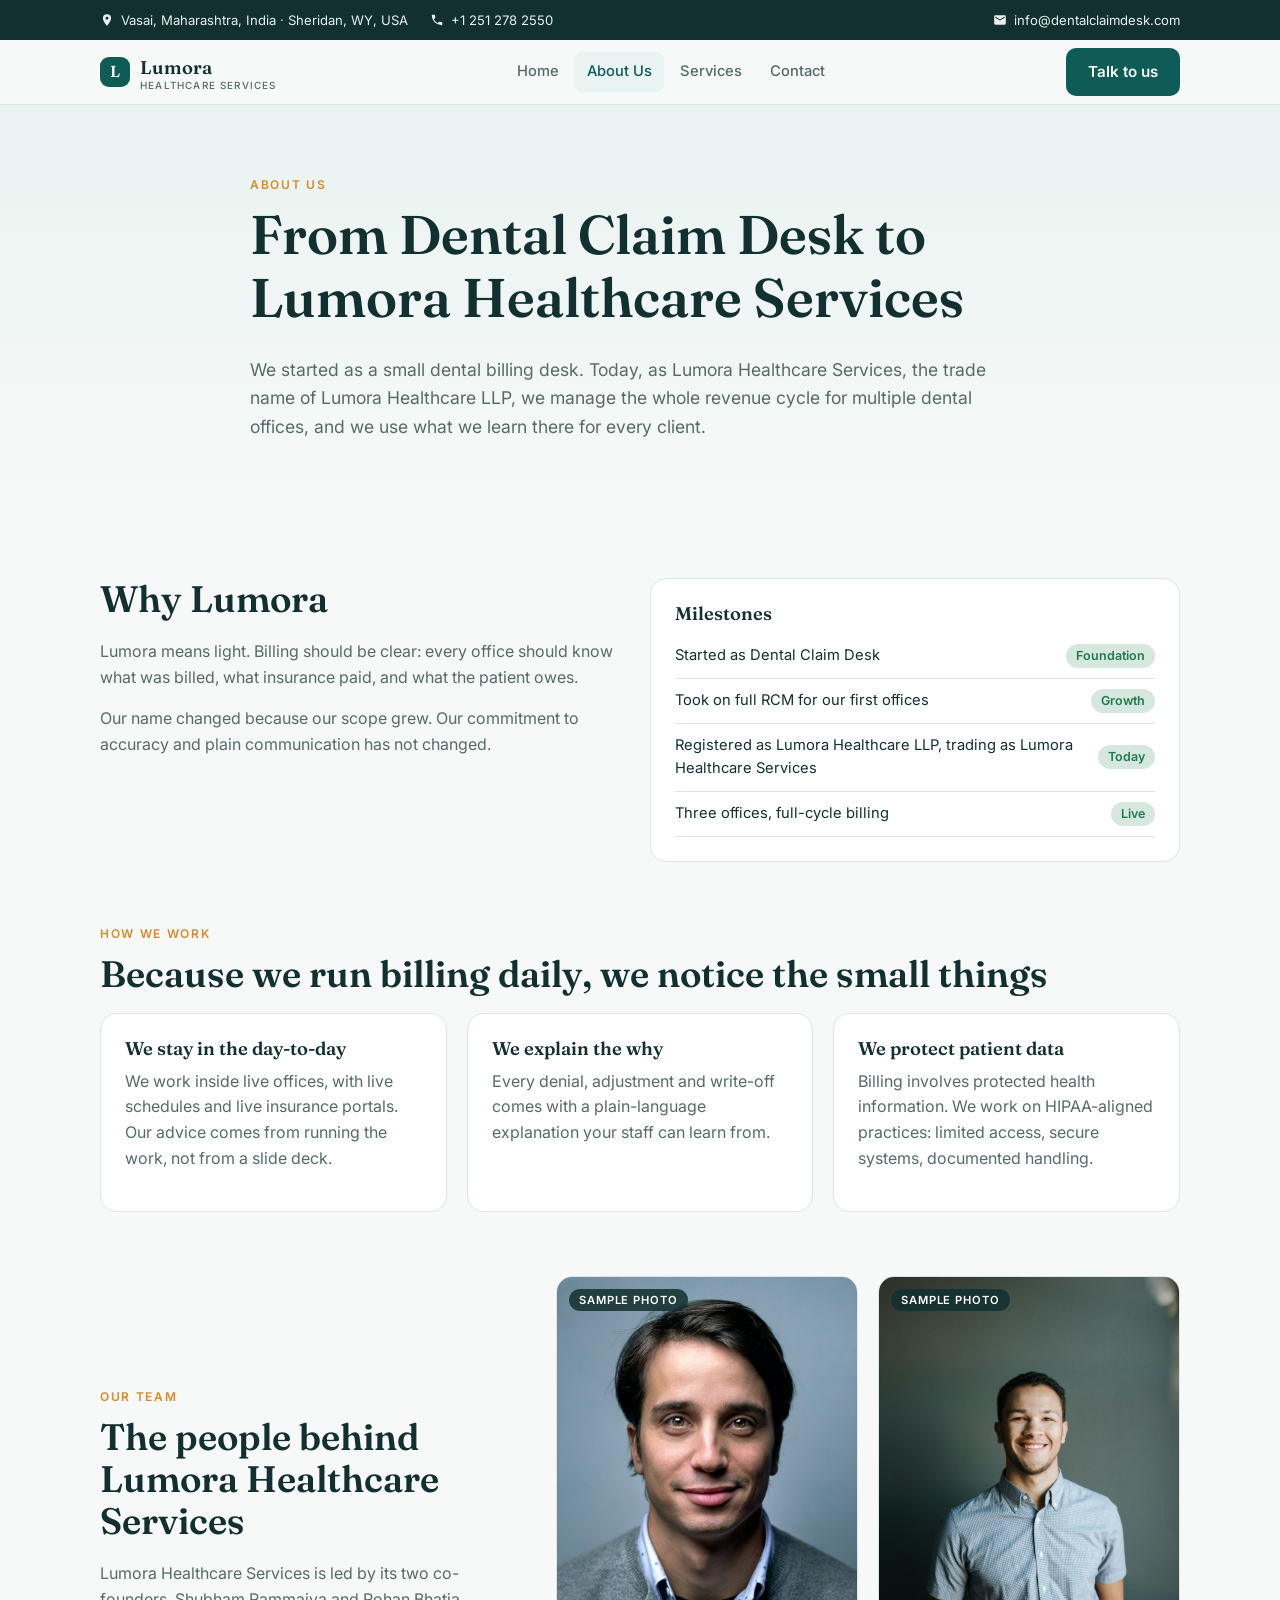
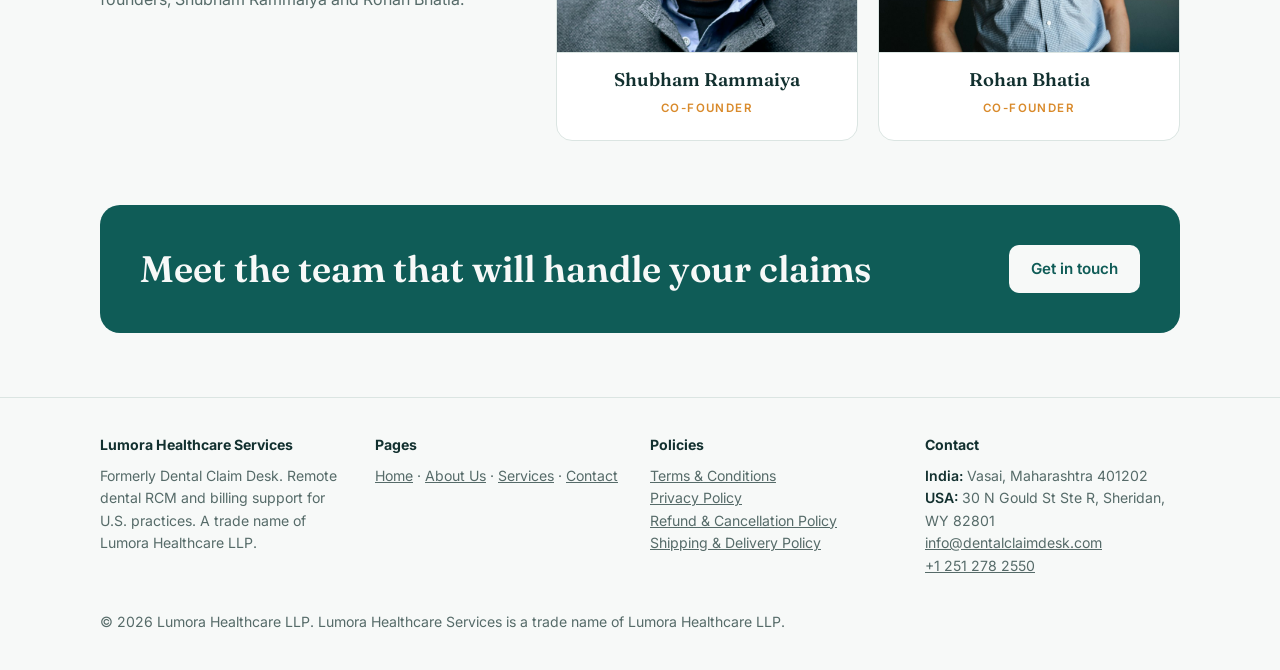
==== about.html @ 709b8634 "fixed header" ====
<!DOCTYPE html>
<html lang="en">
<head>
  <meta charset="utf-8">
  <meta name="viewport" content="width=device-width, initial-scale=1, viewport-fit=cover">
  <title>About Us | Lumora Healthcare Services</title>
  <meta name="description" content="From Dental Claim Desk to Lumora Healthcare Services, the trade name of Lumora Healthcare LLP, managing the full revenue cycle for dental offices.">
  <link rel="preconnect" href="https://fonts.googleapis.com">
  <link rel="preconnect" href="https://fonts.gstatic.com" crossorigin>
  <link href="https://fonts.googleapis.com/css2?family=Fraunces:wght@500;600&family=Inter:wght@400;500;600&display=swap" rel="stylesheet">
  <link rel="stylesheet" href="assets/css/style.css">
</head>
<body>

<div class="topbar">
  <div class="w topbar-in">
    <div class="topbar-group">
      <span class="topbar-item hide-s"><svg viewBox="0 0 24 24" aria-hidden="true"><path d="M12 2a7 7 0 0 0-7 7c0 5.25 7 13 7 13s7-7.75 7-13a7 7 0 0 0-7-7zm0 9.5A2.5 2.5 0 1 1 12 6.5a2.5 2.5 0 0 1 0 5z"/></svg>Vasai, Maharashtra, India · Sheridan, WY, USA</span>
      <a class="topbar-item" href="tel:+12512782550"><svg viewBox="0 0 24 24" aria-hidden="true"><path d="M6.6 10.8a15.1 15.1 0 0 0 6.6 6.6l2.2-2.2a1 1 0 0 1 1-.25 11.4 11.4 0 0 0 3.6.57 1 1 0 0 1 1 1V20a1 1 0 0 1-1 1A17 17 0 0 1 3 4a1 1 0 0 1 1-1h3.5a1 1 0 0 1 1 1c0 1.25.2 2.45.57 3.57a1 1 0 0 1-.25 1z"/></svg>+1 251 278 2550</a>
    </div>
    <a class="topbar-item" href="mailto:info@dentalclaimdesk.com"><svg viewBox="0 0 24 24" aria-hidden="true"><path d="M20 4H4a2 2 0 0 0-2 2v12a2 2 0 0 0 2 2h16a2 2 0 0 0 2-2V6a2 2 0 0 0-2-2zm0 4-8 5-8-5V6l8 5 8-5z"/></svg>info@dentalclaimdesk.com</a>
  </div>
</div>

<header>
  <div class="w nav">
    <a class="logo" href="index.html"><i aria-hidden="true">L</i><span>Lumora<small>Healthcare Services</small></span></a>
    <nav aria-label="Main"><a href="index.html">Home</a><a href="about.html" class="on" aria-current="page">About Us</a><a href="services.html">Services</a><a href="contact.html">Contact</a></nav>
    <a class="btn hide-s" href="contact.html">Talk to us</a>
  </div>
</header>

<main>
<div class="hero">
  <div class="w narrow">
    <span class="eyebrow">About Us</span>
    <h1>From Dental Claim Desk to Lumora Healthcare Services</h1>
    <p class="lead">We started as a small dental billing desk. Today, as Lumora Healthcare Services, the trade name of Lumora Healthcare LLP, we manage the whole revenue cycle for multiple dental offices, and we use what we learn there for every client.</p>
  </div>
</div>

<section>
  <div class="w grid g2">
    <div>
      <h2>Why Lumora</h2>
      <p>Lumora means light. Billing should be clear: every office should know what was billed, what insurance paid, and what the patient owes.</p>
      <p>Our name changed because our scope grew. Our commitment to accuracy and plain communication has not changed.</p>
    </div>
    <div class="card">
      <h3>Milestones</h3>
      <ul class="chk">
        <li>Started as Dental Claim Desk <em class="ok">Foundation</em></li>
        <li>Took on full RCM for our first offices <em class="ok">Growth</em></li>
        <li>Registered as Lumora Healthcare LLP, trading as Lumora Healthcare Services <em class="ok">Today</em></li>
        <li>Three offices, full-cycle billing <em class="ok">Live</em></li>
      </ul>
    </div>
  </div>
</section>

<section class="flush">
  <div class="w">
    <span class="eyebrow">How we work</span>
    <h2>Because we run billing daily, we notice the small things</h2>
    <div class="grid g3">
      <div class="card"><h3>We stay in the day-to-day</h3><p>We work inside live offices, with live schedules and live insurance portals. Our advice comes from running the work, not from a slide deck.</p></div>
      <div class="card"><h3>We explain the why</h3><p>Every denial, adjustment and write-off comes with a plain-language explanation your staff can learn from.</p></div>
      <div class="card"><h3>We protect patient data</h3><p>Billing involves protected health information. We work on HIPAA-aligned practices: limited access, secure systems, documented handling.</p></div>
    </div>
  </div>
</section>

<section class="flush">
  <div class="w team">
    <div>
      <span class="eyebrow">Our team</span>
      <h2>The people behind Lumora Healthcare Services</h2>
      <p>Lumora Healthcare Services is led by its two co-founders, Shubham Rammaiya and Rohan Bhatia.</p>
    </div>
    <!-- SAMPLE stock photos, not the founders. To use real photos: save them in assets/img/founders/
         (e.g. shubham-rammaiya.jpg, rohan-bhatia.jpg), point each src below to the new file and update the alt text.
         The "Sample photo" tag disappears automatically once no sample- file is used. -->
    <div class="founders">
      <article class="card founder">
        <img src="assets/img/founders/sample-founder-1.jpg" alt="Sample stock photo, placeholder for Shubham Rammaiya" width="800" height="1000" loading="lazy">
        <div class="founder-info"><h3>Shubham Rammaiya</h3><span class="role">Co-Founder</span></div>
      </article>
      <article class="card founder">
        <img src="assets/img/founders/sample-founder-2.jpg" alt="Sample stock photo, placeholder for Rohan Bhatia" width="800" height="1000" loading="lazy">
        <div class="founder-info"><h3>Rohan Bhatia</h3><span class="role">Co-Founder</span></div>
      </article>
    </div>
  </div>
</section>

<section class="flush">
  <div class="w"><div class="band"><h2>Meet the team that will handle your claims</h2><a class="btn" href="contact.html">Get in touch</a></div></div>
</section>
</main>

<footer>
  <div class="w grid">
    <div><b>Lumora Healthcare Services</b><p>Formerly Dental Claim Desk. Remote dental RCM and billing support for U.S. practices. A trade name of Lumora Healthcare LLP.</p></div>
    <div><b>Pages</b><p><a href="index.html">Home</a> · <a href="about.html">About Us</a> · <a href="services.html">Services</a> · <a href="contact.html">Contact</a></p></div>
    <div><b>Policies</b><p><a href="terms.html">Terms &amp; Conditions</a><br><a href="privacy.html">Privacy Policy</a><br><a href="refund-cancellation.html">Refund &amp; Cancellation Policy</a><br><a href="shipping-delivery.html">Shipping &amp; Delivery Policy</a></p></div>
    <div><b>Contact</b><p><strong>India:</strong> Vasai, Maharashtra 401202<br><strong>USA:</strong> 30 N Gould St Ste R, Sheridan, WY 82801<br><a href="mailto:info@dentalclaimdesk.com">info@dentalclaimdesk.com</a><br><a href="tel:+12512782550">+1 251 278 2550</a></p></div>
  </div>
  <div class="w legal">&copy; <span data-year>2026</span> Lumora Healthcare LLP. Lumora Healthcare Services is a trade name of Lumora Healthcare LLP.</div>
</footer>

<script src="assets/js/main.js"></script>
</body>
</html>
---- assets/css/style.css ----
/* ==========================================================================
   Tokens (light + dark)
   ========================================================================== */
:root {
  --bg: #f7f9f8;
  --surf: #fff;
  --ink: #12302f;
  --mute: #566b69;
  --line: #dbe5e2;
  --brand: #0f5c57;
  --brand2: #e9f3f1;
  --accent: #d98a2b;
  --bad: #a8442f;
  --good: #1f7a4d;
  box-sizing: border-box;
  padding-top: env(safe-area-inset-top, 0px);
  padding-bottom: env(safe-area-inset-bottom, 0px);
}
@media (prefers-color-scheme: dark) {
  :root:not([data-theme="light"]) {
    --bg: #0d1a19;
    --surf: #142624;
    --ink: #e6f0ee;
    --mute: #9bb2ae;
    --line: #264340;
    --brand: #5cc2b8;
    --brand2: #173331;
    --accent: #f0a84a;
    --bad: #e8856f;
    --good: #6fcf9b;
  }
}
:root[data-theme="dark"] {
  --bg: #0d1a19;
  --surf: #142624;
  --ink: #e6f0ee;
  --mute: #9bb2ae;
  --line: #264340;
  --brand: #5cc2b8;
  --brand2: #173331;
  --accent: #f0a84a;
  --bad: #e8856f;
  --good: #6fcf9b;
}

/* ==========================================================================
   Base
   ========================================================================== */
html { scroll-padding-top: env(safe-area-inset-top, 0px); }
*, *::before, *::after { box-sizing: border-box; }
body {
  margin: 0;
  background: var(--bg);
  color: var(--ink);
  font: 400 16px/1.6 Inter, system-ui, sans-serif;
}
h1, h2, h3 { font-family: Fraunces, Georgia, serif; font-weight: 600; line-height: 1.15; margin: 0 0 .5em; }
h1 { font-size: clamp(2.1rem, 5vw, 3.4rem); }
h2 { font-size: clamp(1.6rem, 3.2vw, 2.3rem); }
h3 { font-size: 1.15rem; }
p { margin: 0 0 1em; color: var(--mute); }
a { color: inherit; }

.w { max-width: 1120px; margin: 0 auto; padding: 0 20px; }
.w.narrow { max-width: 820px; }
section { padding: 64px 0; }
section.flush { padding-top: 0; }
.eyebrow {
  display: block;
  font: 600 .75rem Inter, system-ui, sans-serif;
  letter-spacing: .14em;
  text-transform: uppercase;
  color: var(--accent);
  margin-bottom: 12px;
}
.lead { font-size: 1.1rem; }
.note { font-size: .8rem; color: var(--mute); font-style: italic; }

/* ==========================================================================
   Header
   ========================================================================== */
header {
  position: sticky;
  top: env(safe-area-inset-top, 0px);
  z-index: 9;
  background: color-mix(in srgb, var(--bg) 92%, transparent);
  backdrop-filter: blur(8px);
  border-bottom: 1px solid var(--line);
}
.nav { display: flex; align-items: center; justify-content: space-between; gap: 12px; height: 64px; }
.logo { display: flex; align-items: center; gap: 10px; font-family: Fraunces, serif; font-weight: 600; font-size: 1.15rem; text-decoration: none; }
.logo i {
  width: 30px; height: 30px;
  border-radius: 9px;
  background: var(--brand);
  display: grid; place-items: center;
  color: var(--bg);
  font-style: normal;
  font-size: 1rem;
}
.logo small {
  display: block;
  font: 500 .62rem Inter, system-ui, sans-serif;
  letter-spacing: .12em;
  color: var(--mute);
  text-transform: uppercase;
  margin-top: -3px;
}
nav { display: flex; gap: 4px; overflow-x: auto; }
nav a {
  padding: 8px 12px;
  border-radius: 8px;
  text-decoration: none;
  font-weight: 500;
  font-size: .92rem;
  color: var(--mute);
  white-space: nowrap;
}
nav a.on, nav a:hover { color: var(--brand); background: var(--brand2); }
@media (max-width: 560px) {
  .nav { flex-wrap: wrap; height: auto; padding-top: 10px; padding-bottom: 8px; row-gap: 6px; }
  nav { width: 100%; margin: 0 -12px; }
}

/* ==========================================================================
   Buttons
   ========================================================================== */
.btn {
  display: inline-block;
  background: var(--brand);
  color: var(--bg);
  padding: 12px 22px;
  border-radius: 10px;
  font-weight: 600;
  text-decoration: none;
  border: 0;
  cursor: pointer;
  font-size: .95rem;
  font-family: inherit;
}
.btn.o { background: transparent; color: var(--brand); border: 1.5px solid var(--brand); }
.cta { display: flex; gap: 12px; flex-wrap: wrap; margin-top: 24px; }
.hide-s { display: inline-block; }
@media (max-width: 760px) {
  .hide-s { display: none; }
}

/* ==========================================================================
   Layout pieces
   ========================================================================== */
.hero { padding: 72px 0 56px; background: linear-gradient(180deg, var(--brand2), var(--bg)); }
.grid { display: grid; gap: 20px; }
.g2 { grid-template-columns: repeat(auto-fit, minmax(300px, 1fr)); }
.g3 { grid-template-columns: repeat(auto-fit, minmax(260px, 1fr)); }
.hero .grid { grid-template-columns: 1.2fr 1fr; align-items: center; gap: 40px; }
@media (max-width: 860px) {
  .hero .grid { grid-template-columns: 1fr; }
}
.card { background: var(--surf); border: 1px solid var(--line); border-radius: 16px; padding: 24px; }

.stat { display: grid; grid-template-columns: repeat(3, 1fr); gap: 12px; margin-top: 32px; }
.stat b { font: 600 1.9rem Fraunces, serif; color: var(--brand); display: block; }
.stat span { font-size: .82rem; color: var(--mute); }

.chk { list-style: none; padding: 0; margin: 0; }
.chk li { padding: 10px 0; border-bottom: 1px solid var(--line); display: flex; justify-content: space-between; gap: 10px; font-size: .92rem; }
.chk em { align-self: center; font-style: normal; font-weight: 600; font-size: .78rem; padding: 2px 10px; border-radius: 99px; white-space: nowrap; }
.ok { background: color-mix(in srgb, var(--good) 18%, transparent); color: var(--good); }
.no { background: color-mix(in srgb, var(--bad) 18%, transparent); color: var(--bad); }

/* Scenario tabs */
.cyc { display: flex; gap: 8px; flex-wrap: wrap; margin: 24px 0; }
.cyc button {
  font: 500 .9rem Inter, system-ui, sans-serif;
  padding: 10px 16px;
  border-radius: 99px;
  border: 1px solid var(--line);
  background: var(--surf);
  color: var(--ink);
  cursor: pointer;
}
.cyc button.on { background: var(--brand); color: var(--bg); border-color: var(--brand); }
.sc { display: none; }
.sc.on { display: grid; grid-template-columns: repeat(auto-fit, minmax(260px, 1fr)); gap: 20px; }
.sc .card h3 { font-size: .78rem; font-family: Inter, system-ui, sans-serif; letter-spacing: .1em; text-transform: uppercase; margin-bottom: 10px; }
.sc .c1 h3 { color: var(--bad); }
.sc .c2 h3 { color: var(--accent); }
.sc .c3 h3 { color: var(--good); }
.sc .card p { color: var(--ink); margin: 0; }

/* Call-to-action band */
.band {
  background: var(--brand);
  color: var(--bg);
  border-radius: 20px;
  padding: 40px;
  display: flex;
  gap: 24px;
  justify-content: space-between;
  align-items: center;
  flex-wrap: wrap;
}
.band h2 { margin: 0; color: var(--bg); }
.band .btn { background: var(--bg); color: var(--brand); }

/* Numbered process steps */
.steps { counter-reset: s; }
.steps .card { position: relative; padding-top: 48px; }
.steps .card::before {
  counter-increment: s;
  content: "0" counter(s);
  position: absolute;
  top: 16px; left: 24px;
  font: 600 1.1rem Fraunces, serif;
  color: var(--accent);
}

/* Services list */
.tag {
  display: inline-block;
  font-size: .75rem;
  font-weight: 600;
  background: var(--brand2);
  color: var(--brand);
  padding: 3px 10px;
  border-radius: 99px;
  margin: 0 6px 6px 0;
}
.svc { display: grid; grid-template-columns: 1fr 1.4fr; gap: 28px; align-items: start; padding: 32px 0; border-top: 1px solid var(--line); }
.svc h2 { font-size: 1.5rem; }
.svc .card p { margin: 0; color: var(--ink); }
@media (max-width: 760px) {
  .svc { grid-template-columns: 1fr; }
}

/* Forms */
label { display: block; font-weight: 500; font-size: .88rem; margin: 14px 0 6px; }
input, select, textarea {
  width: 100%;
  padding: 12px;
  border-radius: 10px;
  border: 1px solid var(--line);
  background: var(--bg);
  color: var(--ink);
  font: inherit;
}

/* ==========================================================================
   Footer
   ========================================================================== */
footer { border-top: 1px solid var(--line); padding: 36px 0; font-size: .88rem; color: var(--mute); }
footer .grid { grid-template-columns: repeat(auto-fit, minmax(220px, 1fr)); }
footer b { color: var(--ink); }
footer .grid p { margin-top: 8px; }
footer .legal { margin-top: 20px; }

/* ==========================================================================
   Policy pages
   ========================================================================== */
.legal-doc h2 { font-size: 1.35rem; margin: 2em 0 .6em; }
.legal-doc p, .legal-doc li { color: var(--mute); }
.legal-doc ul { padding-left: 1.2em; margin: 0 0 1em; }
.legal-doc li { margin-bottom: .45em; }
.legal-doc strong { color: var(--ink); font-weight: 600; }
.legal-doc a, .note a { color: var(--brand); }
.legal-doc .summary { margin-bottom: 8px; }
.legal-doc .summary ul { padding-left: 0; }
.legal-doc .summary li { margin-bottom: 0; color: var(--ink); }

/* ==========================================================================
   Our team
   ========================================================================== */
.team { display: grid; grid-template-columns: 1fr 1.5fr; gap: 40px; align-items: center; }
.founders { display: grid; grid-template-columns: repeat(2, minmax(0, 1fr)); gap: 20px; }
.founder { position: relative; padding: 0; overflow: hidden; text-align: center; }
.founder:has(img[src*="/sample-"])::before {
  content: "Sample photo";
  position: absolute;
  top: 12px; left: 12px;
  padding: 4px 10px;
  border-radius: 99px;
  background: rgba(18, 48, 47, .85);
  color: #fff;
  font: 600 .7rem Inter, system-ui, sans-serif;
  letter-spacing: .08em;
  text-transform: uppercase;
}
.founder img {
  display: block;
  width: 100%;
  height: auto;
  aspect-ratio: 4 / 5;
  object-fit: cover;
  background: var(--brand2);
}
.founder-info { padding: 16px 16px 20px; border-top: 1px solid var(--line); }
.founder h3 { margin: 0 0 4px; }
.founder .role {
  font: 600 .72rem Inter, system-ui, sans-serif;
  letter-spacing: .12em;
  text-transform: uppercase;
  color: var(--accent);
}
@media (max-width: 860px) {
  .team { grid-template-columns: 1fr; gap: 24px; }
}
@media (max-width: 420px) {
  .founders { gap: 12px; }
  .founder-info { padding: 12px 8px 14px; }
  .founder h3 { font-size: 1rem; }
}
.card p strong, footer strong { color: var(--ink); font-weight: 600; }

/* ==========================================================================
   Top contact bar (all pages)
   ========================================================================== */
.topbar { background: #12302f; color: #e6f0ee; font-size: .82rem; }
.topbar-in { display: flex; align-items: center; justify-content: space-between; gap: 12px; min-height: 40px; }
.topbar-group { display: flex; align-items: center; gap: 22px; }
.topbar-item { display: inline-flex; align-items: center; gap: 7px; text-decoration: none; white-space: nowrap; }
a.topbar-item:hover { color: #f0a84a; }
.topbar svg { width: 14px; height: 14px; fill: currentColor; flex: none; }
@media (prefers-color-scheme: dark) {
  :root:not([data-theme="light"]) .topbar { background: #0a1514; }
}
:root[data-theme="dark"] .topbar { background: #0a1514; }
@media (max-width: 760px) {
  .topbar .hide-s { display: none; }
}
@media (max-width: 560px) {
  .topbar-in { justify-content: center; gap: 16px; flex-wrap: wrap; padding-top: 6px; padding-bottom: 6px; }
}

/* ==========================================================================
   Home: photo banner
   ========================================================================== */
.photo-hero {
  display: flex;
  align-items: center;
  min-height: 540px;
  padding: 72px 0;
  color: #fff;
  background:
    linear-gradient(90deg, rgba(10, 30, 29, .9) 0%, rgba(10, 30, 29, .72) 45%, rgba(10, 30, 29, .3) 100%),
    url("../img/hero.jpg") center / cover no-repeat;
}
.photo-hero .w { width: 100%; }
.photo-hero-copy { max-width: 700px; }
.photo-hero .eyebrow { color: #f0a84a; }
.photo-hero h1 { color: #fff; font-size: clamp(2.2rem, 5vw, 3.6rem); }
.photo-hero p { color: rgba(255, 255, 255, .88); font-size: 1.02rem; }
.btn.light { background: #fff; color: #0f5c57; }

/* ==========================================================================
   Home: feature cards under the banner
   ========================================================================== */
.features { padding: 0; background: var(--surf); border-bottom: 1px solid var(--line); }
.feat-grid { display: grid; grid-template-columns: repeat(3, 1fr); }
.feat { position: relative; overflow: hidden; padding: 40px 26px 92px; }
.feat + .feat { border-left: 1px solid var(--line); }
.feat-head { display: grid; grid-template-columns: 50px 1fr; gap: 16px; }
.feat-icon svg { width: 46px; height: 46px; fill: none; stroke: var(--brand); stroke-width: 2; stroke-linecap: round; stroke-linejoin: round; }
.feat h3 { font-size: 1.25rem; margin-bottom: .4em; }
.feat p { font-size: .9rem; margin: 0; }
.feat-foot { position: absolute; left: 26px; right: 26px; bottom: -14px; display: flex; align-items: center; gap: 14px; }
.feat-num {
  font: 500 4rem/1 Inter, system-ui, sans-serif;
  color: transparent;
  -webkit-text-stroke: 1.5px color-mix(in srgb, var(--brand) 45%, transparent);
}
.feat-line { flex: 1; height: 1px; background: var(--line); margin-bottom: 14px; }
.feat-arrow {
  flex: none;
  display: grid; place-items: center;
  width: 44px; height: 30px;
  margin-bottom: 14px;
  border: 1.5px solid var(--brand);
  border-radius: 99px;
  color: var(--brand);
}
.feat-arrow svg { width: 14px; height: 14px; fill: none; stroke: currentColor; stroke-width: 2.2; stroke-linecap: round; stroke-linejoin: round; }
.feat:hover .feat-arrow { background: var(--brand); color: var(--bg); }
@media (max-width: 860px) {
  .feat-grid { grid-template-columns: 1fr; }
  .feat + .feat { border-left: 0; border-top: 1px solid var(--line); }
  .feat { padding-left: 0; padding-right: 0; }
  .feat-foot { left: 0; right: 0; }
}

/* Home: intro that follows the feature cards */
.intro .grid { grid-template-columns: 1.2fr 1fr; align-items: center; gap: 40px; }
@media (max-width: 860px) {
  .intro .grid { grid-template-columns: 1fr; }
}

/* ==========================================================================
   Services: "What's included" checklist
   ========================================================================== */
.inc-title {
  font: 600 .75rem Inter, system-ui, sans-serif;
  letter-spacing: .12em;
  text-transform: uppercase;
  color: var(--ink);
  margin: 18px 0 10px;
}
.inc { list-style: none; padding: 0; margin: 0; }
.inc li { position: relative; padding: 0 0 8px 26px; font-size: .92rem; color: var(--mute); }
.inc li::before {
  content: "";
  position: absolute;
  left: 0; top: .3em;
  width: 16px; height: 16px;
  border-radius: 50%;
  background: color-mix(in srgb, var(--good) 18%, transparent);
}
.inc li::after {
  content: "";
  position: absolute;
  left: 5px; top: calc(.3em + 4px);
  width: 4px; height: 7px;
  border: solid var(--good);
  border-width: 0 1.8px 1.8px 0;
  transform: rotate(45deg);
}
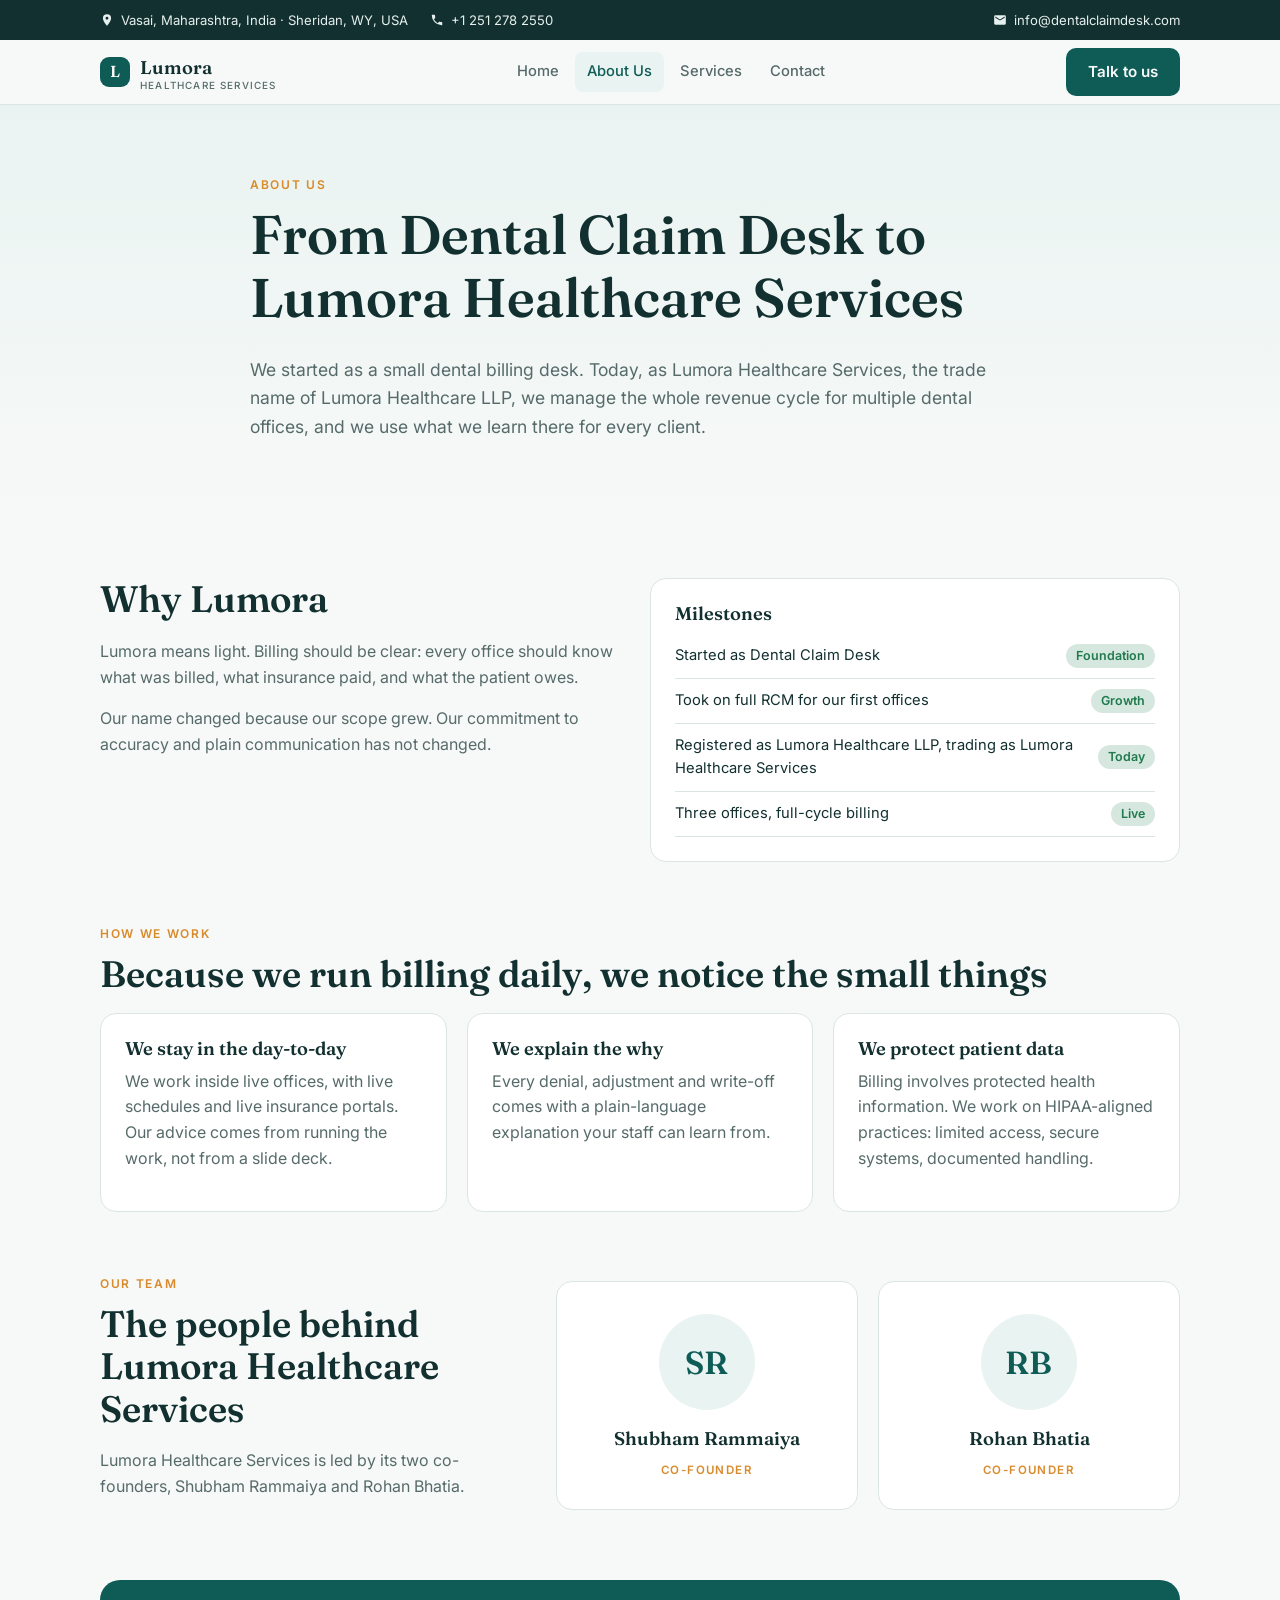
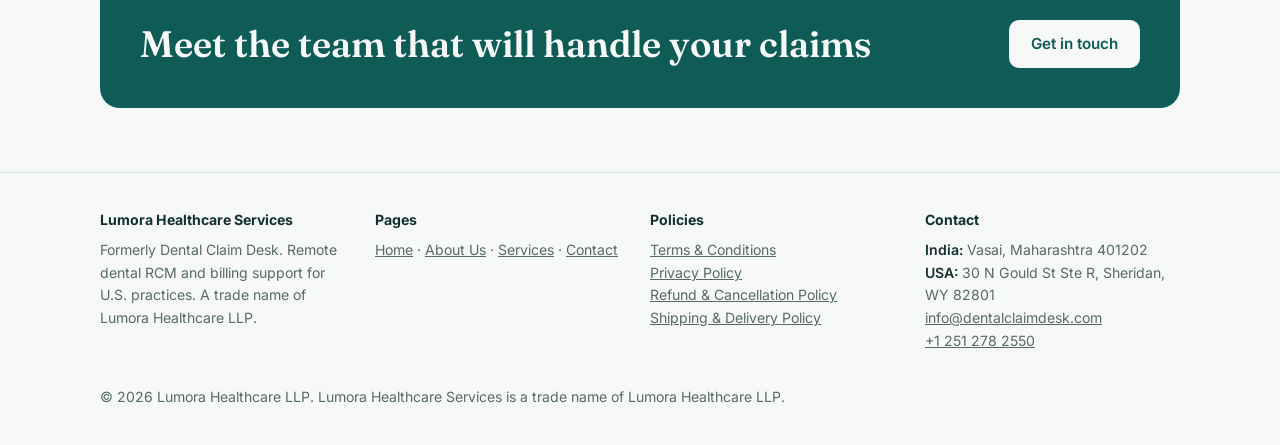
==== commit 5a2bcfd7: "removed sample photos from founders" ====
--- a/about.html
+++ b/about.html
@@ -77,17 +77,14 @@
       <h2>The people behind Lumora Healthcare Services</h2>
       <p>Lumora Healthcare Services is led by its two co-founders, Shubham Rammaiya and Rohan Bhatia.</p>
     </div>
-    <!-- SAMPLE stock photos, not the founders. To use real photos: save them in assets/img/founders/
-         (e.g. shubham-rammaiya.jpg, rohan-bhatia.jpg), point each src below to the new file and update the alt text.
-         The "Sample photo" tag disappears automatically once no sample- file is used. -->
     <div class="founders">
       <article class="card founder">
-        <img src="assets/img/founders/sample-founder-1.jpg" alt="Sample stock photo, placeholder for Shubham Rammaiya" width="800" height="1000" loading="lazy">
-        <div class="founder-info"><h3>Shubham Rammaiya</h3><span class="role">Co-Founder</span></div>
+        <span class="monogram" aria-hidden="true">SR</span>
+        <h3>Shubham Rammaiya</h3><span class="role">Co-Founder</span>
       </article>
       <article class="card founder">
-        <img src="assets/img/founders/sample-founder-2.jpg" alt="Sample stock photo, placeholder for Rohan Bhatia" width="800" height="1000" loading="lazy">
-        <div class="founder-info"><h3>Rohan Bhatia</h3><span class="role">Co-Founder</span></div>
+        <span class="monogram" aria-hidden="true">RB</span>
+        <h3>Rohan Bhatia</h3><span class="role">Co-Founder</span>
       </article>
     </div>
   </div>
--- a/assets/css/style.css
+++ b/assets/css/style.css
@@ -272,29 +272,19 @@
    ========================================================================== */
 .team { display: grid; grid-template-columns: 1fr 1.5fr; gap: 40px; align-items: center; }
 .founders { display: grid; grid-template-columns: repeat(2, minmax(0, 1fr)); gap: 20px; }
-.founder { position: relative; padding: 0; overflow: hidden; text-align: center; }
-.founder:has(img[src*="/sample-"])::before {
-  content: "Sample photo";
-  position: absolute;
-  top: 12px; left: 12px;
-  padding: 4px 10px;
-  border-radius: 99px;
-  background: rgba(18, 48, 47, .85);
-  color: #fff;
-  font: 600 .7rem Inter, system-ui, sans-serif;
-  letter-spacing: .08em;
-  text-transform: uppercase;
-}
-.founder img {
-  display: block;
-  width: 100%;
-  height: auto;
-  aspect-ratio: 4 / 5;
-  object-fit: cover;
+.founder { padding: 32px 20px 28px; text-align: center; }
+.monogram {
+  display: grid;
+  place-items: center;
+  width: 96px; height: 96px;
+  margin: 0 auto 18px;
+  border-radius: 50%;
   background: var(--brand2);
-}
-.founder-info { padding: 16px 16px 20px; border-top: 1px solid var(--line); }
-.founder h3 { margin: 0 0 4px; }
+  color: var(--brand);
+  font: 600 2rem Fraunces, serif;
+  letter-spacing: .02em;
+}
+.founder h3 { margin: 0 0 6px; }
 .founder .role {
   font: 600 .72rem Inter, system-ui, sans-serif;
   letter-spacing: .12em;
@@ -306,7 +296,8 @@
 }
 @media (max-width: 420px) {
   .founders { gap: 12px; }
-  .founder-info { padding: 12px 8px 14px; }
+  .founder { padding: 24px 10px 20px; }
+  .monogram { width: 72px; height: 72px; font-size: 1.5rem; }
   .founder h3 { font-size: 1rem; }
 }
 .card p strong, footer strong { color: var(--ink); font-weight: 600; }
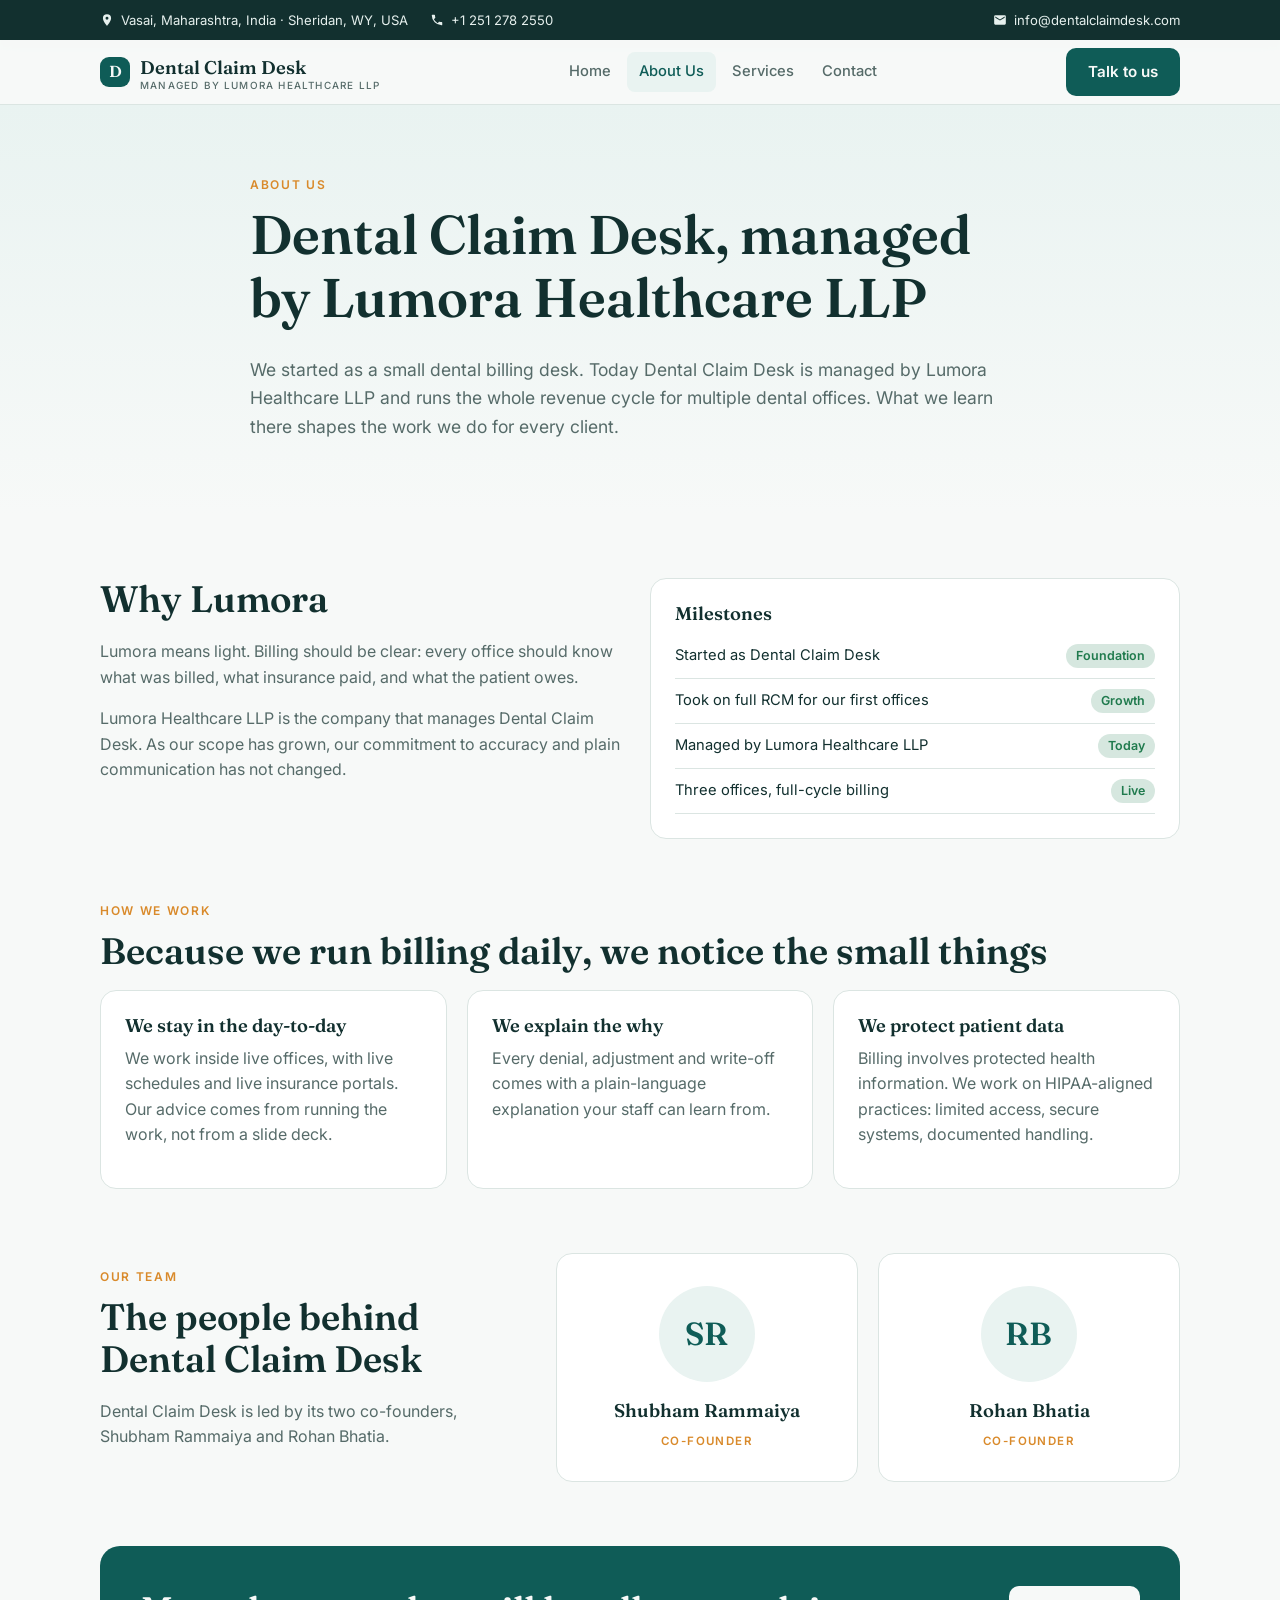
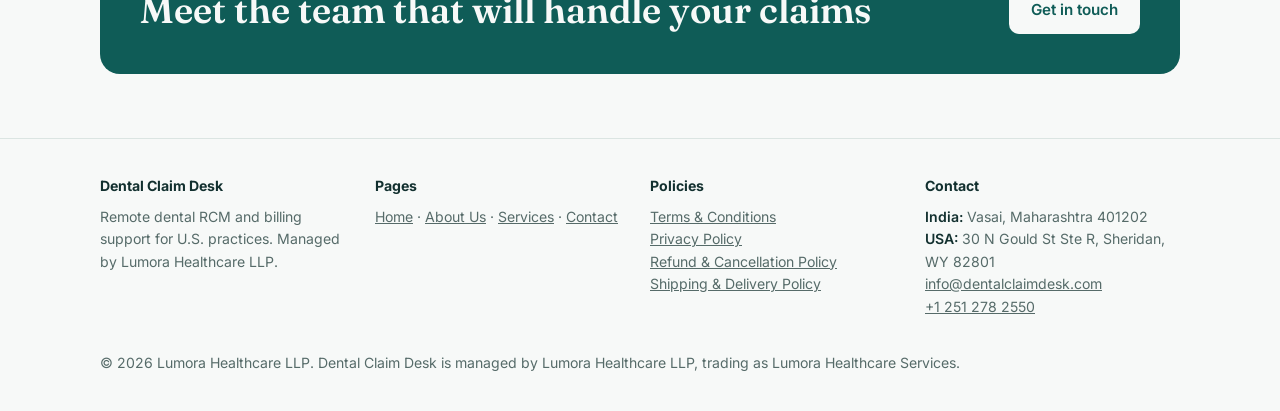
==== commit 3250de4f: "Dental claim desk managed by/for Lumora healthcare llc" ====
--- a/about.html
+++ b/about.html
@@ -3,8 +3,8 @@
 <head>
   <meta charset="utf-8">
   <meta name="viewport" content="width=device-width, initial-scale=1, viewport-fit=cover">
-  <title>About Us | Lumora Healthcare Services</title>
-  <meta name="description" content="From Dental Claim Desk to Lumora Healthcare Services, the trade name of Lumora Healthcare LLP, managing the full revenue cycle for dental offices.">
+  <title>About Us | Dental Claim Desk</title>
+  <meta name="description" content="About Dental Claim Desk, managed by Lumora Healthcare LLP: remote dental RCM for multiple dental offices, led by co-founders Shubham Rammaiya and Rohan Bhatia.">
   <link rel="preconnect" href="https://fonts.googleapis.com">
   <link rel="preconnect" href="https://fonts.gstatic.com" crossorigin>
   <link href="https://fonts.googleapis.com/css2?family=Fraunces:wght@500;600&family=Inter:wght@400;500;600&display=swap" rel="stylesheet">
@@ -24,7 +24,7 @@
 
 <header>
   <div class="w nav">
-    <a class="logo" href="index.html"><i aria-hidden="true">L</i><span>Lumora<small>Healthcare Services</small></span></a>
+    <a class="logo" href="index.html"><i aria-hidden="true">D</i><span>Dental Claim Desk<small>Managed by Lumora Healthcare LLP</small></span></a>
     <nav aria-label="Main"><a href="index.html">Home</a><a href="about.html" class="on" aria-current="page">About Us</a><a href="services.html">Services</a><a href="contact.html">Contact</a></nav>
     <a class="btn hide-s" href="contact.html">Talk to us</a>
   </div>
@@ -34,8 +34,8 @@
 <div class="hero">
   <div class="w narrow">
     <span class="eyebrow">About Us</span>
-    <h1>From Dental Claim Desk to Lumora Healthcare Services</h1>
-    <p class="lead">We started as a small dental billing desk. Today, as Lumora Healthcare Services, the trade name of Lumora Healthcare LLP, we manage the whole revenue cycle for multiple dental offices, and we use what we learn there for every client.</p>
+    <h1>Dental Claim Desk, managed by Lumora Healthcare LLP</h1>
+    <p class="lead">We started as a small dental billing desk. Today Dental Claim Desk is managed by Lumora Healthcare LLP and runs the whole revenue cycle for multiple dental offices. What we learn there shapes the work we do for every client.</p>
   </div>
 </div>
 
@@ -44,14 +44,14 @@
     <div>
       <h2>Why Lumora</h2>
       <p>Lumora means light. Billing should be clear: every office should know what was billed, what insurance paid, and what the patient owes.</p>
-      <p>Our name changed because our scope grew. Our commitment to accuracy and plain communication has not changed.</p>
+      <p>Lumora Healthcare LLP is the company that manages Dental Claim Desk. As our scope has grown, our commitment to accuracy and plain communication has not changed.</p>
     </div>
     <div class="card">
       <h3>Milestones</h3>
       <ul class="chk">
         <li>Started as Dental Claim Desk <em class="ok">Foundation</em></li>
         <li>Took on full RCM for our first offices <em class="ok">Growth</em></li>
-        <li>Registered as Lumora Healthcare LLP, trading as Lumora Healthcare Services <em class="ok">Today</em></li>
+        <li>Managed by Lumora Healthcare LLP <em class="ok">Today</em></li>
         <li>Three offices, full-cycle billing <em class="ok">Live</em></li>
       </ul>
     </div>
@@ -74,8 +74,8 @@
   <div class="w team">
     <div>
       <span class="eyebrow">Our team</span>
-      <h2>The people behind Lumora Healthcare Services</h2>
-      <p>Lumora Healthcare Services is led by its two co-founders, Shubham Rammaiya and Rohan Bhatia.</p>
+      <h2>The people behind Dental Claim Desk</h2>
+      <p>Dental Claim Desk is led by its two co-founders, Shubham Rammaiya and Rohan Bhatia.</p>
     </div>
     <div class="founders">
       <article class="card founder">
@@ -97,12 +97,12 @@
 
 <footer>
   <div class="w grid">
-    <div><b>Lumora Healthcare Services</b><p>Formerly Dental Claim Desk. Remote dental RCM and billing support for U.S. practices. A trade name of Lumora Healthcare LLP.</p></div>
+    <div><b>Dental Claim Desk</b><p>Remote dental RCM and billing support for U.S. practices. Managed by Lumora Healthcare LLP.</p></div>
     <div><b>Pages</b><p><a href="index.html">Home</a> · <a href="about.html">About Us</a> · <a href="services.html">Services</a> · <a href="contact.html">Contact</a></p></div>
     <div><b>Policies</b><p><a href="terms.html">Terms &amp; Conditions</a><br><a href="privacy.html">Privacy Policy</a><br><a href="refund-cancellation.html">Refund &amp; Cancellation Policy</a><br><a href="shipping-delivery.html">Shipping &amp; Delivery Policy</a></p></div>
     <div><b>Contact</b><p><strong>India:</strong> Vasai, Maharashtra 401202<br><strong>USA:</strong> 30 N Gould St Ste R, Sheridan, WY 82801<br><a href="mailto:info@dentalclaimdesk.com">info@dentalclaimdesk.com</a><br><a href="tel:+12512782550">+1 251 278 2550</a></p></div>
   </div>
-  <div class="w legal">&copy; <span data-year>2026</span> Lumora Healthcare LLP. Lumora Healthcare Services is a trade name of Lumora Healthcare LLP.</div>
+  <div class="w legal">&copy; <span data-year>2026</span> Lumora Healthcare LLP. Dental Claim Desk is managed by Lumora Healthcare LLP, trading as Lumora Healthcare Services.</div>
 </footer>
 
 <script src="assets/js/main.js"></script>
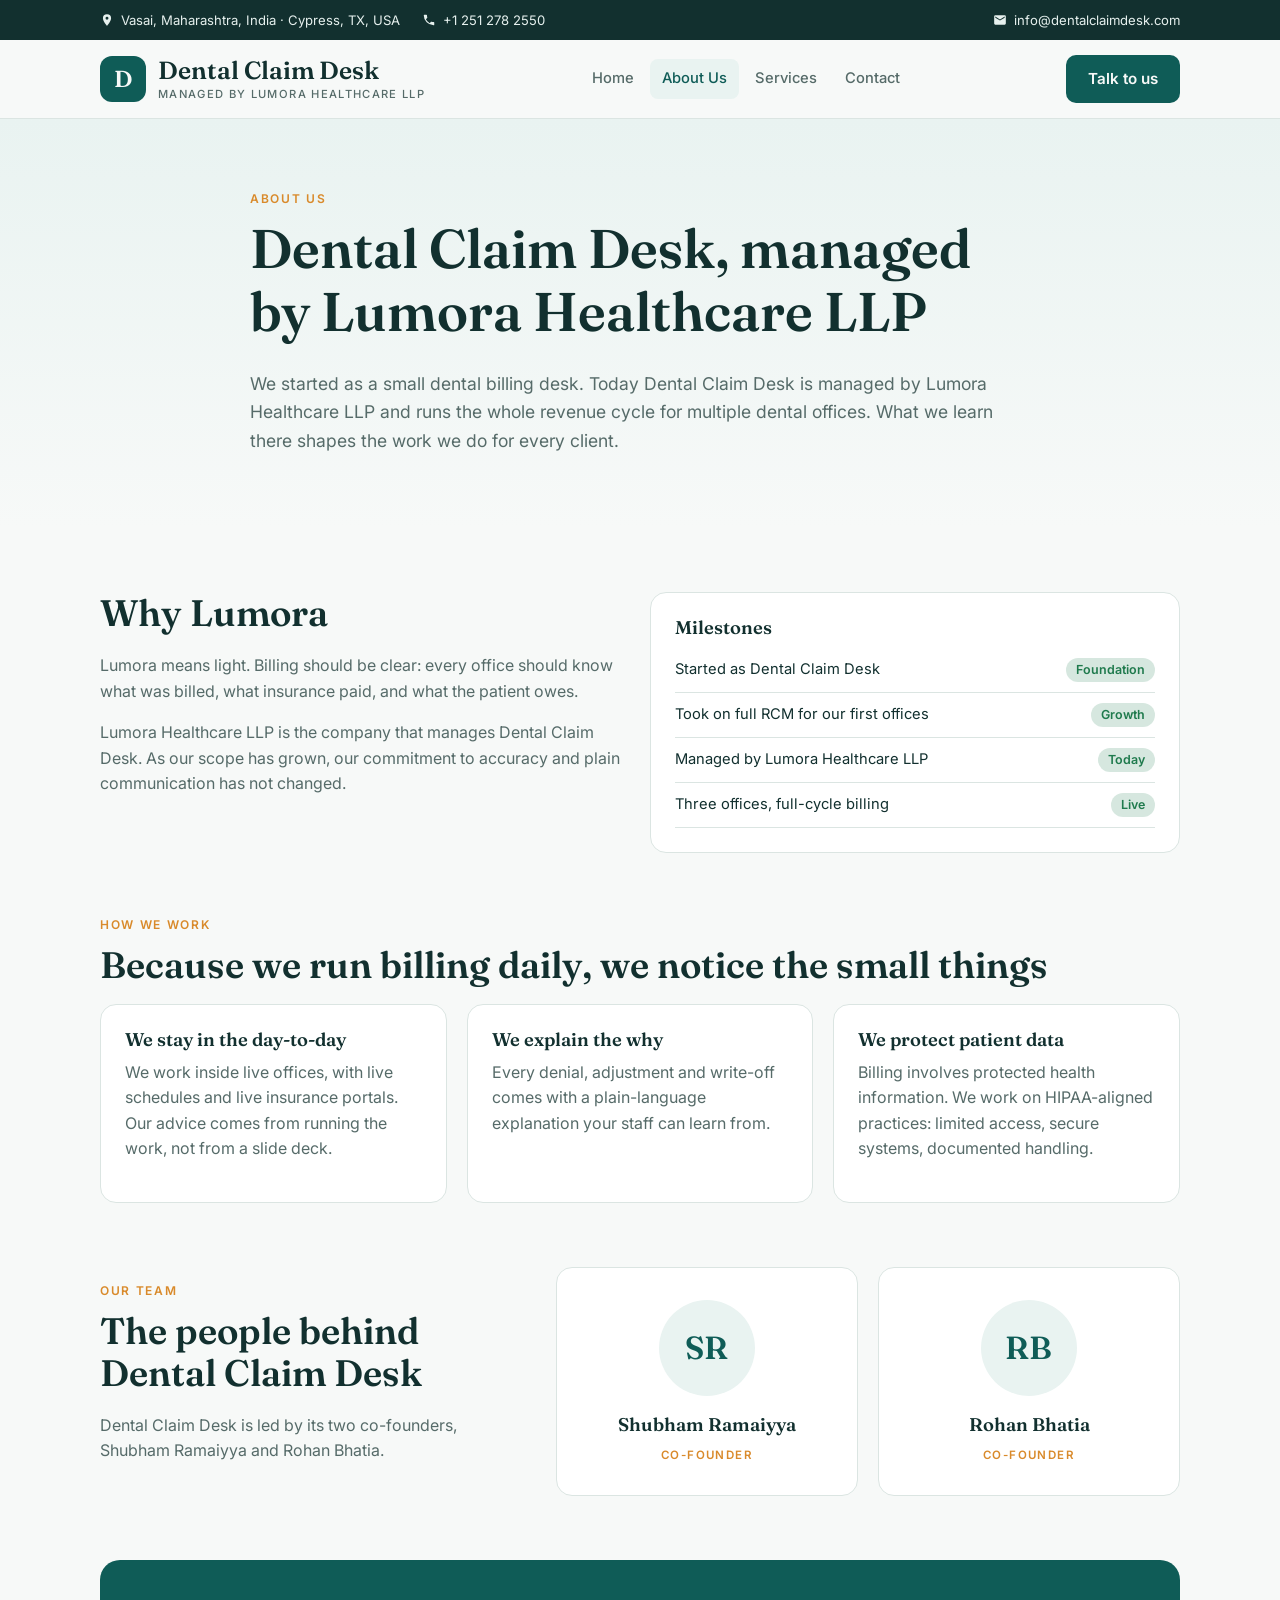
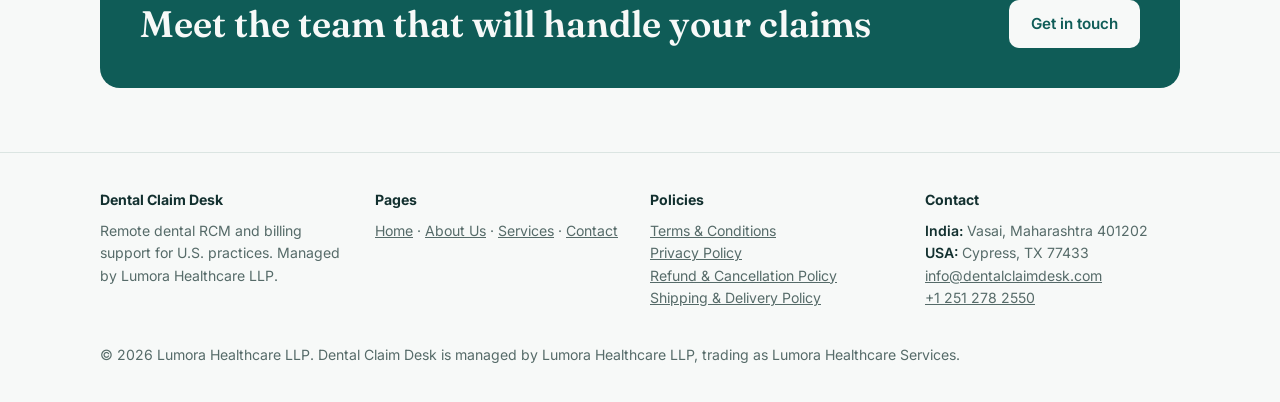
==== commit 9e12caad: "fixed surname and address" ====
--- a/about.html
+++ b/about.html
@@ -4,7 +4,7 @@
   <meta charset="utf-8">
   <meta name="viewport" content="width=device-width, initial-scale=1, viewport-fit=cover">
   <title>About Us | Dental Claim Desk</title>
-  <meta name="description" content="About Dental Claim Desk, managed by Lumora Healthcare LLP: remote dental RCM for multiple dental offices, led by co-founders Shubham Rammaiya and Rohan Bhatia.">
+  <meta name="description" content="About Dental Claim Desk, managed by Lumora Healthcare LLP: remote dental RCM for multiple dental offices, led by co-founders Shubham Ramaiyya and Rohan Bhatia.">
   <link rel="preconnect" href="https://fonts.googleapis.com">
   <link rel="preconnect" href="https://fonts.gstatic.com" crossorigin>
   <link href="https://fonts.googleapis.com/css2?family=Fraunces:wght@500;600&family=Inter:wght@400;500;600&display=swap" rel="stylesheet">
@@ -15,7 +15,7 @@
 <div class="topbar">
   <div class="w topbar-in">
     <div class="topbar-group">
-      <span class="topbar-item hide-s"><svg viewBox="0 0 24 24" aria-hidden="true"><path d="M12 2a7 7 0 0 0-7 7c0 5.25 7 13 7 13s7-7.75 7-13a7 7 0 0 0-7-7zm0 9.5A2.5 2.5 0 1 1 12 6.5a2.5 2.5 0 0 1 0 5z"/></svg>Vasai, Maharashtra, India · Sheridan, WY, USA</span>
+      <span class="topbar-item hide-s"><svg viewBox="0 0 24 24" aria-hidden="true"><path d="M12 2a7 7 0 0 0-7 7c0 5.25 7 13 7 13s7-7.75 7-13a7 7 0 0 0-7-7zm0 9.5A2.5 2.5 0 1 1 12 6.5a2.5 2.5 0 0 1 0 5z"/></svg>Vasai, Maharashtra, India · Cypress, TX, USA</span>
       <a class="topbar-item" href="tel:+12512782550"><svg viewBox="0 0 24 24" aria-hidden="true"><path d="M6.6 10.8a15.1 15.1 0 0 0 6.6 6.6l2.2-2.2a1 1 0 0 1 1-.25 11.4 11.4 0 0 0 3.6.57 1 1 0 0 1 1 1V20a1 1 0 0 1-1 1A17 17 0 0 1 3 4a1 1 0 0 1 1-1h3.5a1 1 0 0 1 1 1c0 1.25.2 2.45.57 3.57a1 1 0 0 1-.25 1z"/></svg>+1 251 278 2550</a>
     </div>
     <a class="topbar-item" href="mailto:info@dentalclaimdesk.com"><svg viewBox="0 0 24 24" aria-hidden="true"><path d="M20 4H4a2 2 0 0 0-2 2v12a2 2 0 0 0 2 2h16a2 2 0 0 0 2-2V6a2 2 0 0 0-2-2zm0 4-8 5-8-5V6l8 5 8-5z"/></svg>info@dentalclaimdesk.com</a>
@@ -75,12 +75,12 @@
     <div>
       <span class="eyebrow">Our team</span>
       <h2>The people behind Dental Claim Desk</h2>
-      <p>Dental Claim Desk is led by its two co-founders, Shubham Rammaiya and Rohan Bhatia.</p>
+      <p>Dental Claim Desk is led by its two co-founders, Shubham Ramaiyya and Rohan Bhatia.</p>
     </div>
     <div class="founders">
       <article class="card founder">
         <span class="monogram" aria-hidden="true">SR</span>
-        <h3>Shubham Rammaiya</h3><span class="role">Co-Founder</span>
+        <h3>Shubham Ramaiyya</h3><span class="role">Co-Founder</span>
       </article>
       <article class="card founder">
         <span class="monogram" aria-hidden="true">RB</span>
@@ -100,7 +100,7 @@
     <div><b>Dental Claim Desk</b><p>Remote dental RCM and billing support for U.S. practices. Managed by Lumora Healthcare LLP.</p></div>
     <div><b>Pages</b><p><a href="index.html">Home</a> · <a href="about.html">About Us</a> · <a href="services.html">Services</a> · <a href="contact.html">Contact</a></p></div>
     <div><b>Policies</b><p><a href="terms.html">Terms &amp; Conditions</a><br><a href="privacy.html">Privacy Policy</a><br><a href="refund-cancellation.html">Refund &amp; Cancellation Policy</a><br><a href="shipping-delivery.html">Shipping &amp; Delivery Policy</a></p></div>
-    <div><b>Contact</b><p><strong>India:</strong> Vasai, Maharashtra 401202<br><strong>USA:</strong> 30 N Gould St Ste R, Sheridan, WY 82801<br><a href="mailto:info@dentalclaimdesk.com">info@dentalclaimdesk.com</a><br><a href="tel:+12512782550">+1 251 278 2550</a></p></div>
+    <div><b>Contact</b><p><strong>India:</strong> Vasai, Maharashtra 401202<br><strong>USA:</strong> Cypress, TX 77433<br><a href="mailto:info@dentalclaimdesk.com">info@dentalclaimdesk.com</a><br><a href="tel:+12512782550">+1 251 278 2550</a></p></div>
   </div>
   <div class="w legal">&copy; <span data-year>2026</span> Lumora Healthcare LLP. Dental Claim Desk is managed by Lumora Healthcare LLP, trading as Lumora Healthcare Services.</div>
 </footer>
--- a/assets/css/style.css
+++ b/assets/css/style.css
@@ -87,24 +87,25 @@
   backdrop-filter: blur(8px);
   border-bottom: 1px solid var(--line);
 }
-.nav { display: flex; align-items: center; justify-content: space-between; gap: 12px; height: 64px; }
-.logo { display: flex; align-items: center; gap: 10px; font-family: Fraunces, serif; font-weight: 600; font-size: 1.15rem; text-decoration: none; }
+.nav { display: flex; align-items: center; justify-content: space-between; gap: 12px; height: 78px; }
+.logo { display: flex; align-items: center; gap: 12px; font-family: Fraunces, serif; font-weight: 600; font-size: 1.55rem; line-height: 1.1; text-decoration: none; }
 .logo i {
-  width: 30px; height: 30px;
-  border-radius: 9px;
+  flex: none;
+  width: 46px; height: 46px;
+  border-radius: 12px;
   background: var(--brand);
   display: grid; place-items: center;
   color: var(--bg);
   font-style: normal;
-  font-size: 1rem;
+  font-size: 1.45rem;
 }
 .logo small {
   display: block;
-  font: 500 .62rem Inter, system-ui, sans-serif;
+  font: 500 .7rem Inter, system-ui, sans-serif;
   letter-spacing: .12em;
   color: var(--mute);
   text-transform: uppercase;
-  margin-top: -3px;
+  margin-top: 3px;
 }
 nav { display: flex; gap: 4px; overflow-x: auto; }
 nav a {
@@ -119,6 +120,9 @@
 nav a.on, nav a:hover { color: var(--brand); background: var(--brand2); }
 @media (max-width: 560px) {
   .nav { flex-wrap: wrap; height: auto; padding-top: 10px; padding-bottom: 8px; row-gap: 6px; }
+  .logo { font-size: 1.3rem; gap: 10px; }
+  .logo i { width: 40px; height: 40px; font-size: 1.25rem; }
+  .logo small { font-size: .62rem; }
   nav { width: 100%; margin: 0 -12px; }
 }
 
@@ -413,3 +417,13 @@
   border-width: 0 1.8px 1.8px 0;
   transform: rotate(45deg);
 }
+
+/* ==========================================================================
+   Contact form: spam trap and send status
+   ========================================================================== */
+.hp { position: absolute; left: -9999px; width: 1px; height: 1px; overflow: hidden; }
+.form-status { margin: 14px 0 0; font-size: .92rem; font-weight: 500; }
+.form-status:empty { display: none; }
+.form-status.ok { color: var(--good); }
+.form-status.err { color: var(--bad); }
+.btn:disabled { opacity: .7; cursor: wait; }
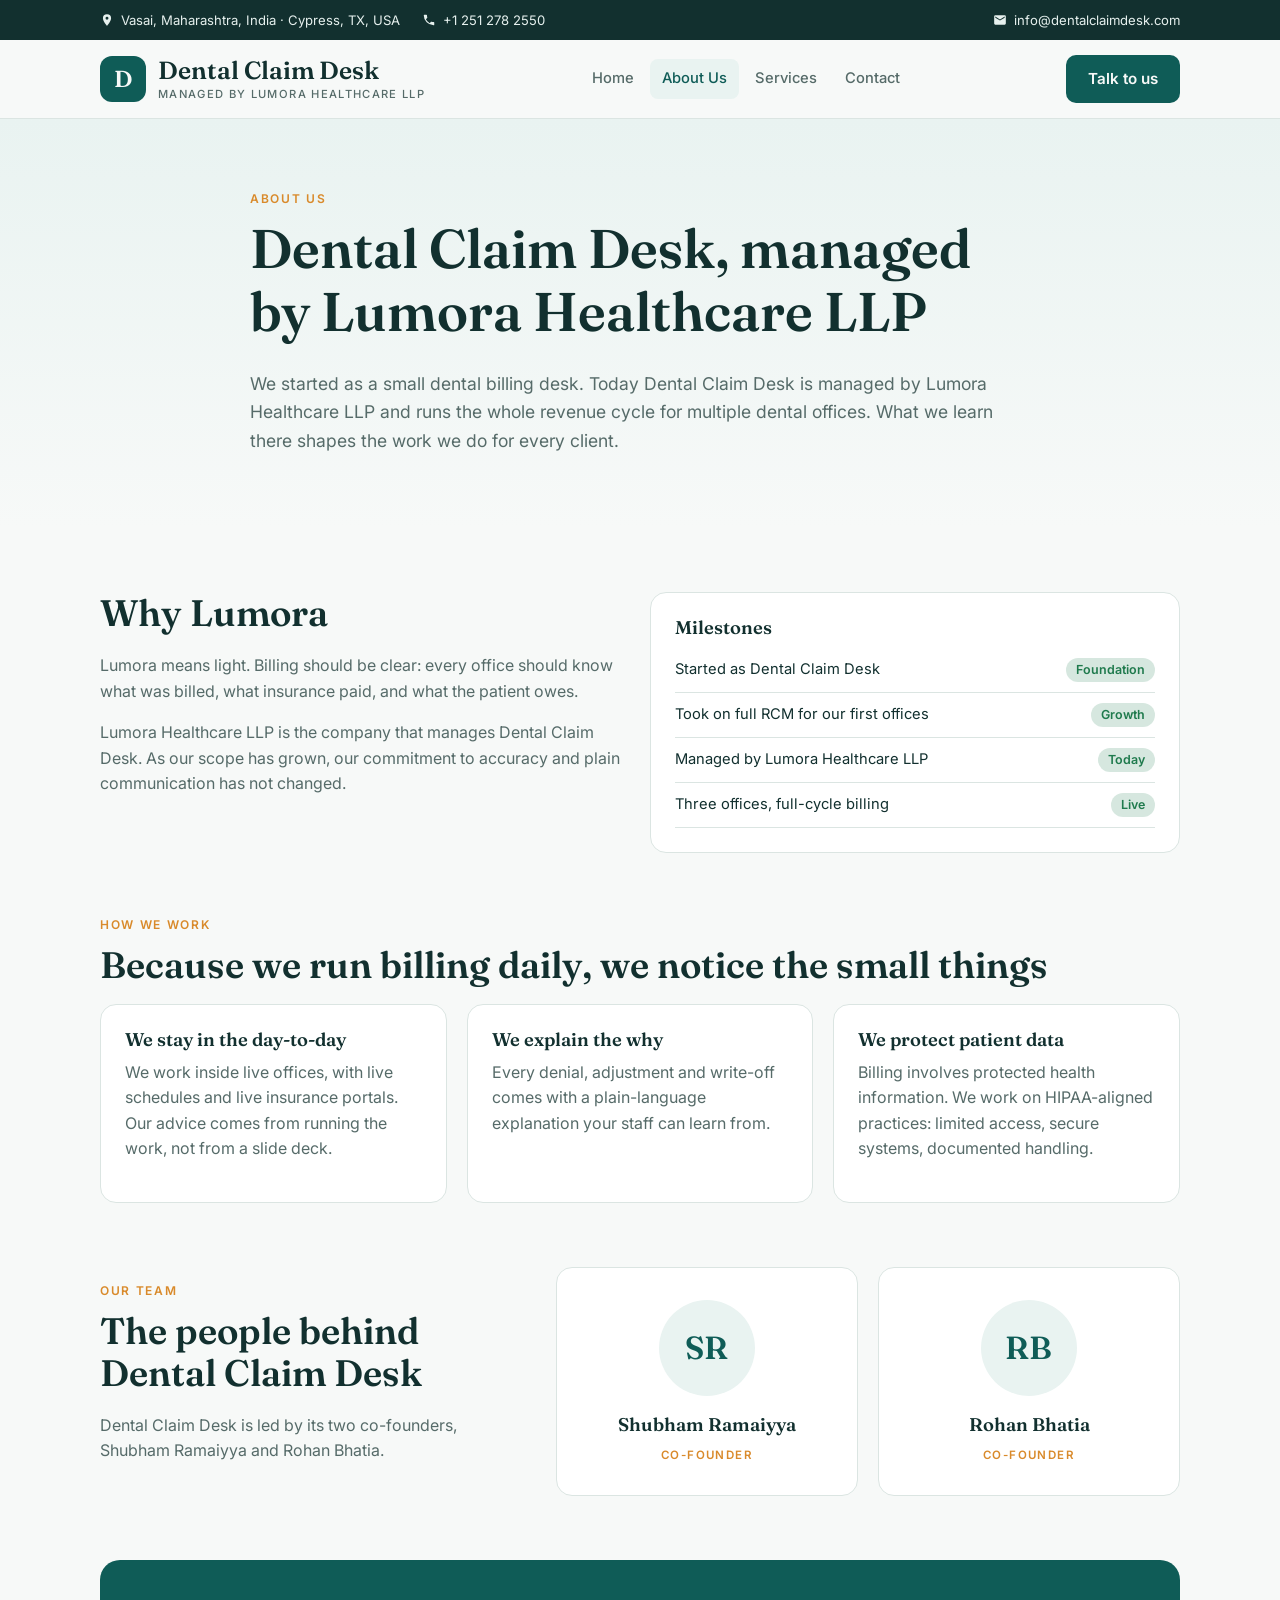
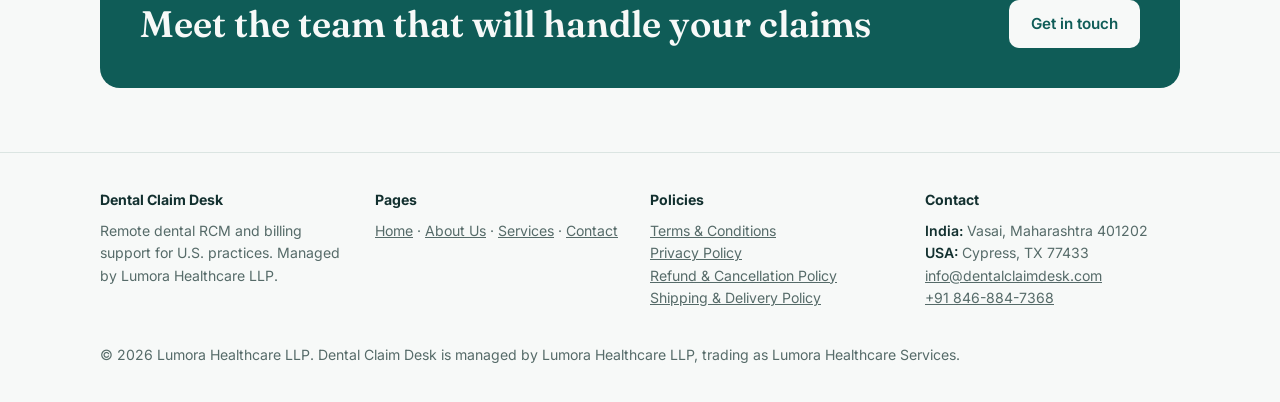
==== commit 752bcb8b: "replaced mobile number" ====
--- a/about.html
+++ b/about.html
@@ -100,7 +100,7 @@
     <div><b>Dental Claim Desk</b><p>Remote dental RCM and billing support for U.S. practices. Managed by Lumora Healthcare LLP.</p></div>
     <div><b>Pages</b><p><a href="index.html">Home</a> · <a href="about.html">About Us</a> · <a href="services.html">Services</a> · <a href="contact.html">Contact</a></p></div>
     <div><b>Policies</b><p><a href="terms.html">Terms &amp; Conditions</a><br><a href="privacy.html">Privacy Policy</a><br><a href="refund-cancellation.html">Refund &amp; Cancellation Policy</a><br><a href="shipping-delivery.html">Shipping &amp; Delivery Policy</a></p></div>
-    <div><b>Contact</b><p><strong>India:</strong> Vasai, Maharashtra 401202<br><strong>USA:</strong> Cypress, TX 77433<br><a href="mailto:info@dentalclaimdesk.com">info@dentalclaimdesk.com</a><br><a href="tel:+12512782550">+1 251 278 2550</a></p></div>
+    <div><b>Contact</b><p><strong>India:</strong> Vasai, Maharashtra 401202<br><strong>USA:</strong> Cypress, TX 77433<br><a href="mailto:info@dentalclaimdesk.com">info@dentalclaimdesk.com</a><br><a href="tel:+918468847368">+91 846-884-7368</a></p></div>
   </div>
   <div class="w legal">&copy; <span data-year>2026</span> Lumora Healthcare LLP. Dental Claim Desk is managed by Lumora Healthcare LLP, trading as Lumora Healthcare Services.</div>
 </footer>
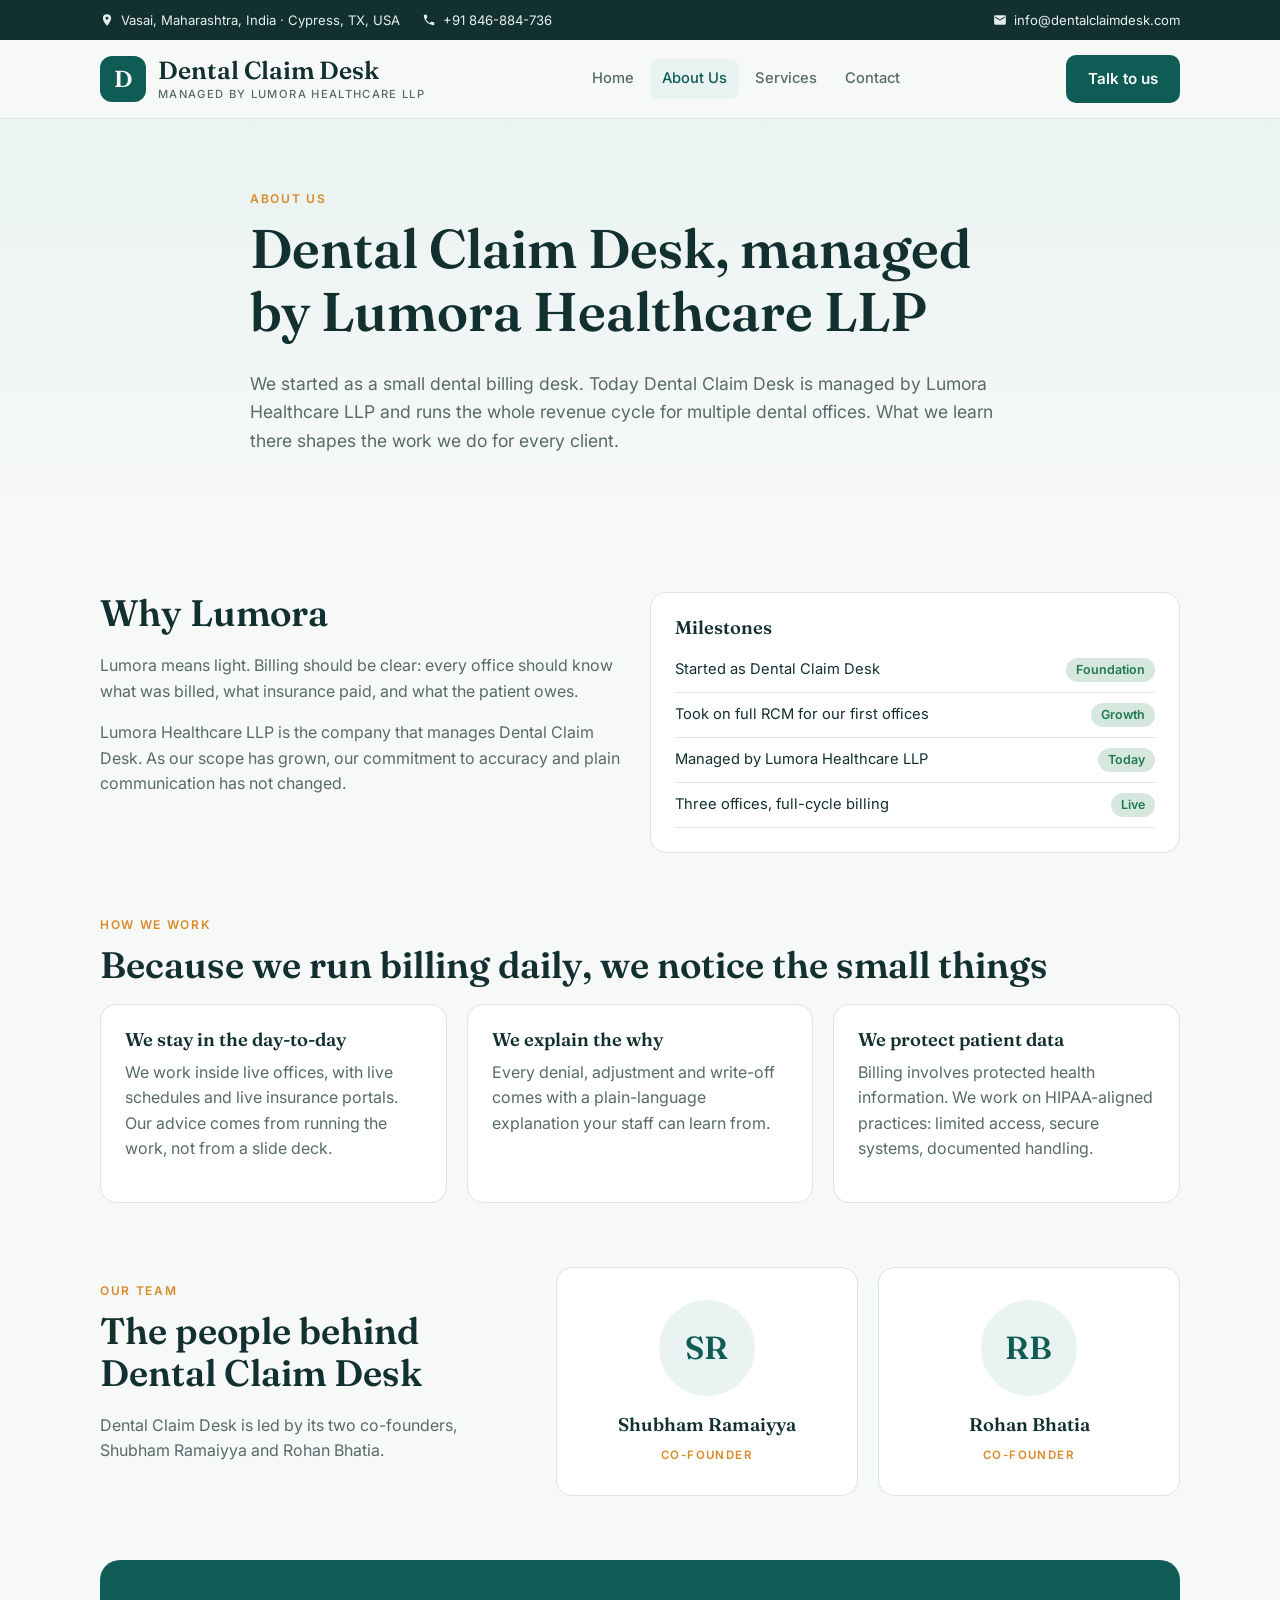
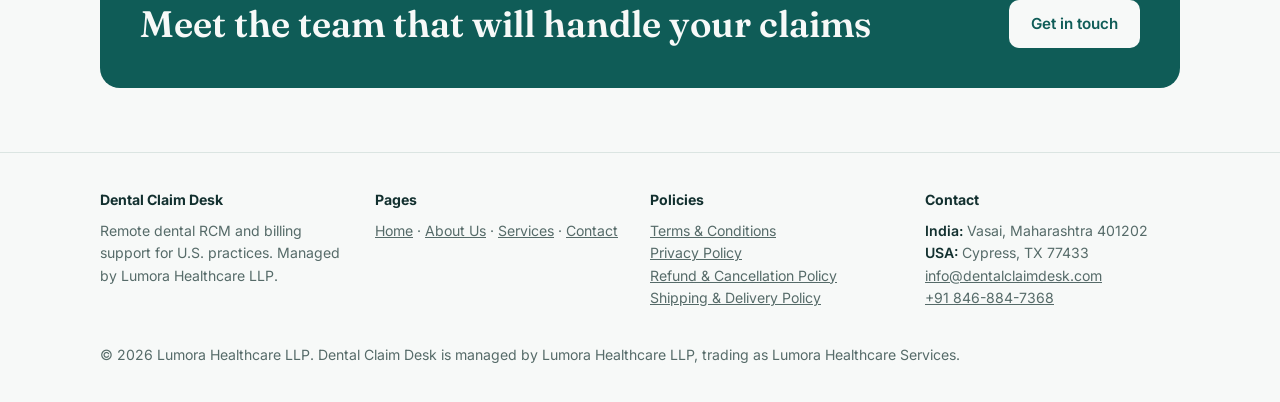
==== commit ad298257: "replaced mobile number header as well" ====
--- a/about.html
+++ b/about.html
@@ -16,7 +16,7 @@
   <div class="w topbar-in">
     <div class="topbar-group">
       <span class="topbar-item hide-s"><svg viewBox="0 0 24 24" aria-hidden="true"><path d="M12 2a7 7 0 0 0-7 7c0 5.25 7 13 7 13s7-7.75 7-13a7 7 0 0 0-7-7zm0 9.5A2.5 2.5 0 1 1 12 6.5a2.5 2.5 0 0 1 0 5z"/></svg>Vasai, Maharashtra, India · Cypress, TX, USA</span>
-      <a class="topbar-item" href="tel:+12512782550"><svg viewBox="0 0 24 24" aria-hidden="true"><path d="M6.6 10.8a15.1 15.1 0 0 0 6.6 6.6l2.2-2.2a1 1 0 0 1 1-.25 11.4 11.4 0 0 0 3.6.57 1 1 0 0 1 1 1V20a1 1 0 0 1-1 1A17 17 0 0 1 3 4a1 1 0 0 1 1-1h3.5a1 1 0 0 1 1 1c0 1.25.2 2.45.57 3.57a1 1 0 0 1-.25 1z"/></svg>+1 251 278 2550</a>
+      <a class="topbar-item" href="tel:+12512782550"><svg viewBox="0 0 24 24" aria-hidden="true"><path d="M6.6 10.8a15.1 15.1 0 0 0 6.6 6.6l2.2-2.2a1 1 0 0 1 1-.25 11.4 11.4 0 0 0 3.6.57 1 1 0 0 1 1 1V20a1 1 0 0 1-1 1A17 17 0 0 1 3 4a1 1 0 0 1 1-1h3.5a1 1 0 0 1 1 1c0 1.25.2 2.45.57 3.57a1 1 0 0 1-.25 1z"/></svg>+91 846-884-736</a>
     </div>
     <a class="topbar-item" href="mailto:info@dentalclaimdesk.com"><svg viewBox="0 0 24 24" aria-hidden="true"><path d="M20 4H4a2 2 0 0 0-2 2v12a2 2 0 0 0 2 2h16a2 2 0 0 0 2-2V6a2 2 0 0 0-2-2zm0 4-8 5-8-5V6l8 5 8-5z"/></svg>info@dentalclaimdesk.com</a>
   </div>
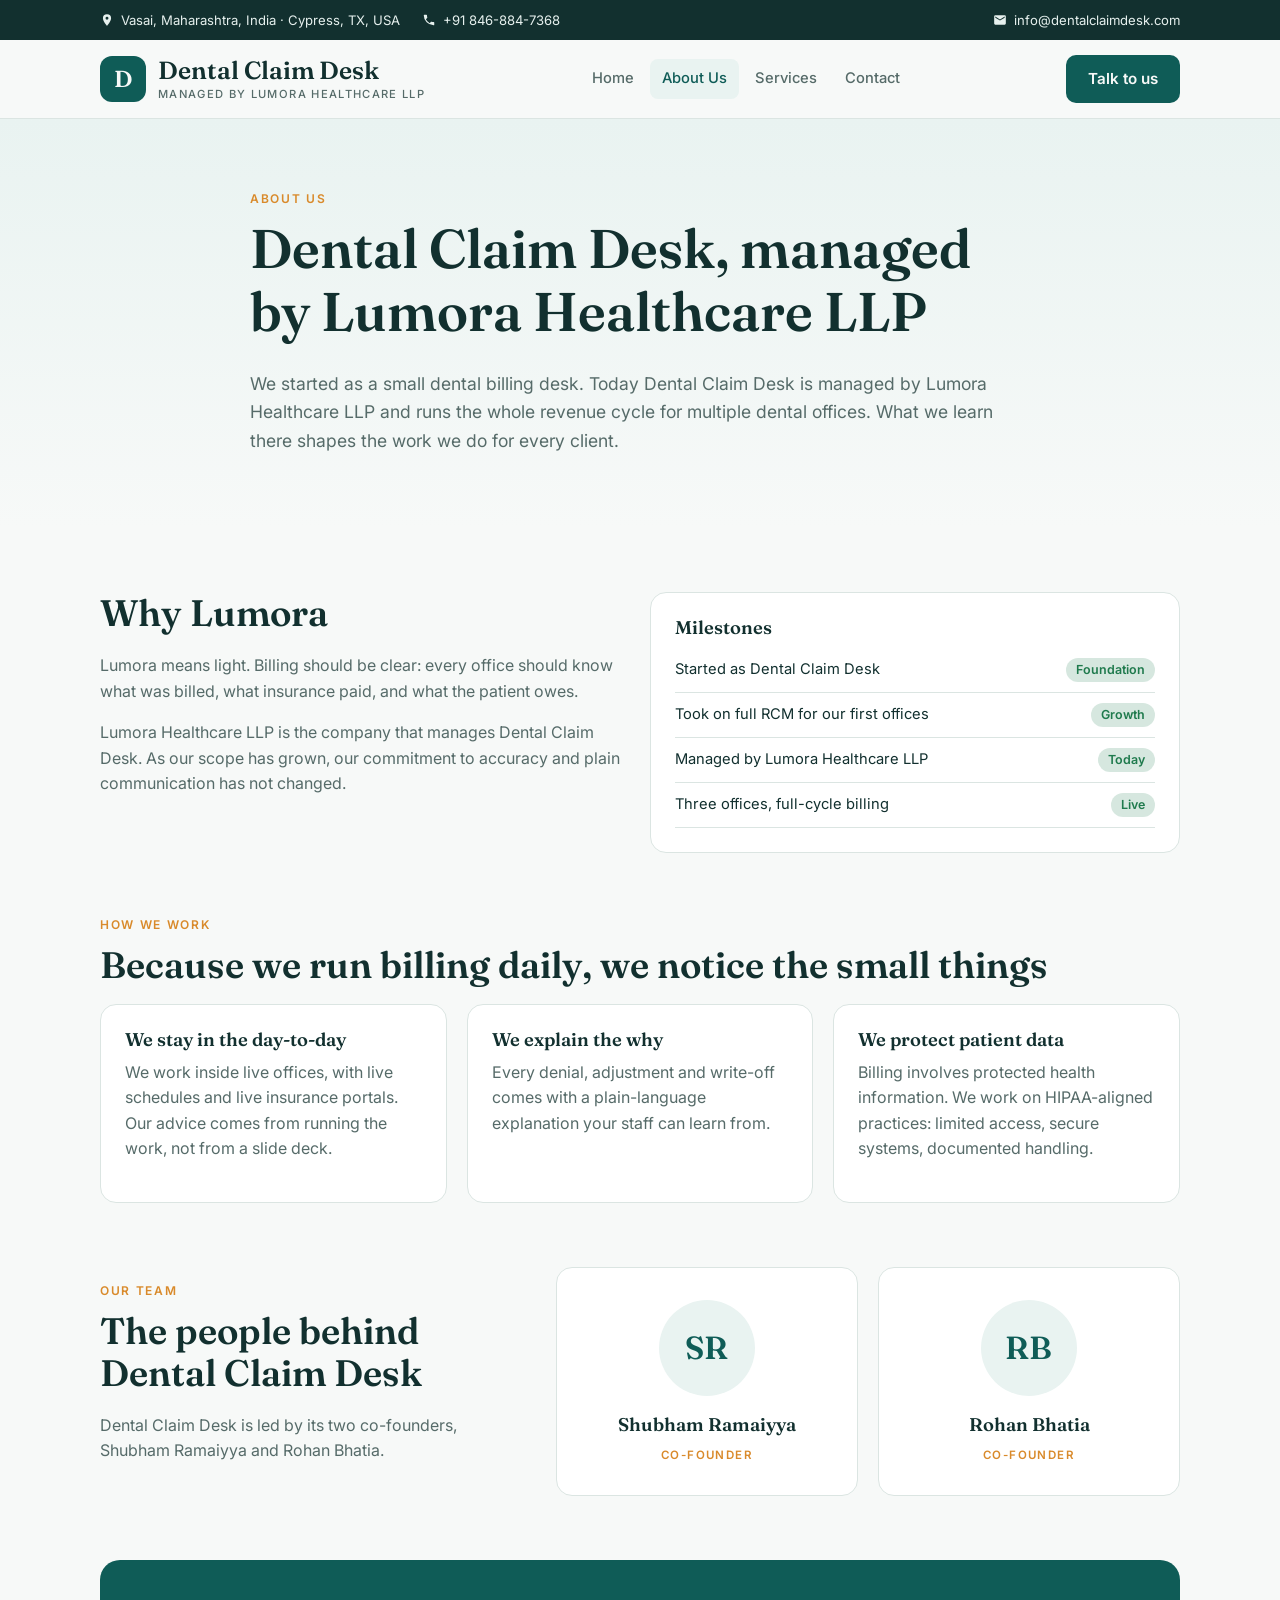
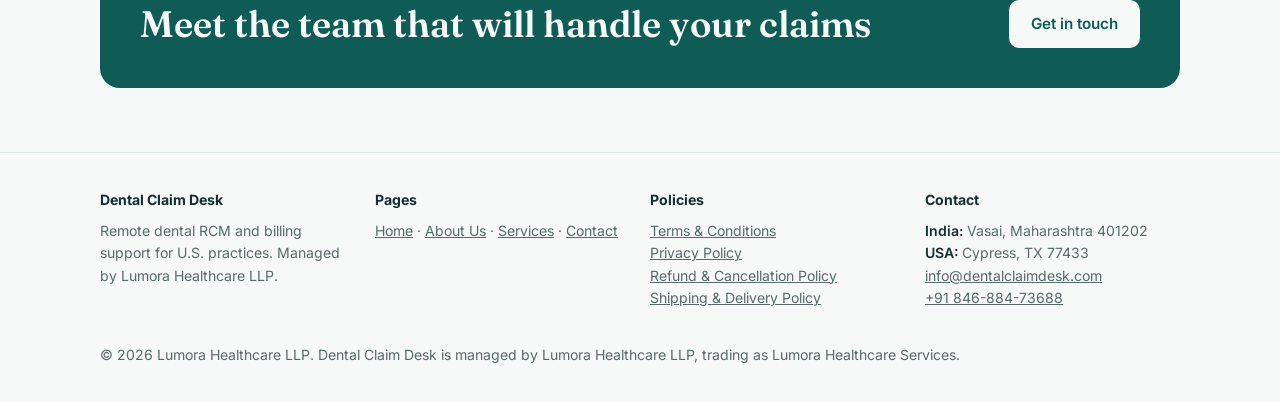
==== commit d623e7b5: "fixed mobile number" ====
--- a/about.html
+++ b/about.html
@@ -16,7 +16,7 @@
   <div class="w topbar-in">
     <div class="topbar-group">
       <span class="topbar-item hide-s"><svg viewBox="0 0 24 24" aria-hidden="true"><path d="M12 2a7 7 0 0 0-7 7c0 5.25 7 13 7 13s7-7.75 7-13a7 7 0 0 0-7-7zm0 9.5A2.5 2.5 0 1 1 12 6.5a2.5 2.5 0 0 1 0 5z"/></svg>Vasai, Maharashtra, India · Cypress, TX, USA</span>
-      <a class="topbar-item" href="tel:+12512782550"><svg viewBox="0 0 24 24" aria-hidden="true"><path d="M6.6 10.8a15.1 15.1 0 0 0 6.6 6.6l2.2-2.2a1 1 0 0 1 1-.25 11.4 11.4 0 0 0 3.6.57 1 1 0 0 1 1 1V20a1 1 0 0 1-1 1A17 17 0 0 1 3 4a1 1 0 0 1 1-1h3.5a1 1 0 0 1 1 1c0 1.25.2 2.45.57 3.57a1 1 0 0 1-.25 1z"/></svg>+91 846-884-736</a>
+      <a class="topbar-item" href="tel:+12512782550"><svg viewBox="0 0 24 24" aria-hidden="true"><path d="M6.6 10.8a15.1 15.1 0 0 0 6.6 6.6l2.2-2.2a1 1 0 0 1 1-.25 11.4 11.4 0 0 0 3.6.57 1 1 0 0 1 1 1V20a1 1 0 0 1-1 1A17 17 0 0 1 3 4a1 1 0 0 1 1-1h3.5a1 1 0 0 1 1 1c0 1.25.2 2.45.57 3.57a1 1 0 0 1-.25 1z"/></svg>+91 846-884-7368</a>
     </div>
     <a class="topbar-item" href="mailto:info@dentalclaimdesk.com"><svg viewBox="0 0 24 24" aria-hidden="true"><path d="M20 4H4a2 2 0 0 0-2 2v12a2 2 0 0 0 2 2h16a2 2 0 0 0 2-2V6a2 2 0 0 0-2-2zm0 4-8 5-8-5V6l8 5 8-5z"/></svg>info@dentalclaimdesk.com</a>
   </div>
@@ -100,7 +100,7 @@
     <div><b>Dental Claim Desk</b><p>Remote dental RCM and billing support for U.S. practices. Managed by Lumora Healthcare LLP.</p></div>
     <div><b>Pages</b><p><a href="index.html">Home</a> · <a href="about.html">About Us</a> · <a href="services.html">Services</a> · <a href="contact.html">Contact</a></p></div>
     <div><b>Policies</b><p><a href="terms.html">Terms &amp; Conditions</a><br><a href="privacy.html">Privacy Policy</a><br><a href="refund-cancellation.html">Refund &amp; Cancellation Policy</a><br><a href="shipping-delivery.html">Shipping &amp; Delivery Policy</a></p></div>
-    <div><b>Contact</b><p><strong>India:</strong> Vasai, Maharashtra 401202<br><strong>USA:</strong> Cypress, TX 77433<br><a href="mailto:info@dentalclaimdesk.com">info@dentalclaimdesk.com</a><br><a href="tel:+918468847368">+91 846-884-7368</a></p></div>
+    <div><b>Contact</b><p><strong>India:</strong> Vasai, Maharashtra 401202<br><strong>USA:</strong> Cypress, TX 77433<br><a href="mailto:info@dentalclaimdesk.com">info@dentalclaimdesk.com</a><br><a href="tel:+918468847368">+91 846-884-73688</a></p></div>
   </div>
   <div class="w legal">&copy; <span data-year>2026</span> Lumora Healthcare LLP. Dental Claim Desk is managed by Lumora Healthcare LLP, trading as Lumora Healthcare Services.</div>
 </footer>
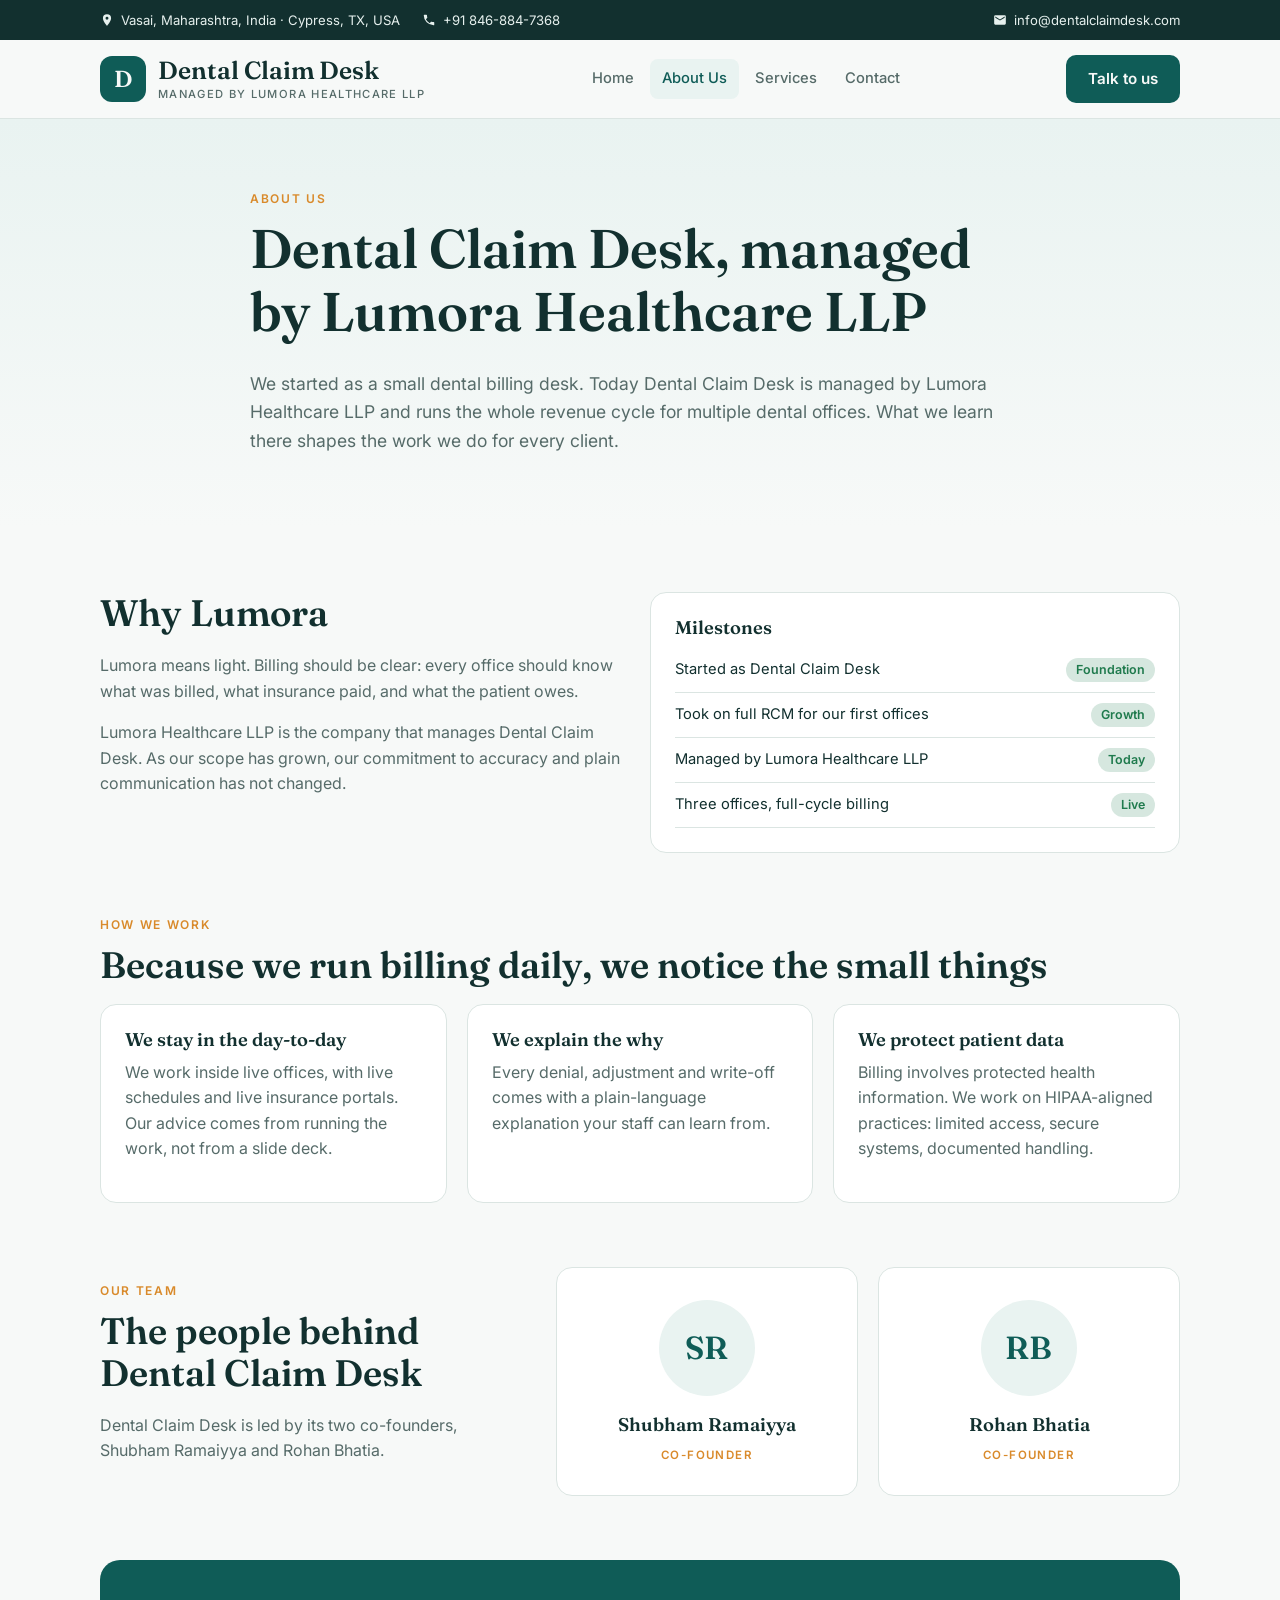
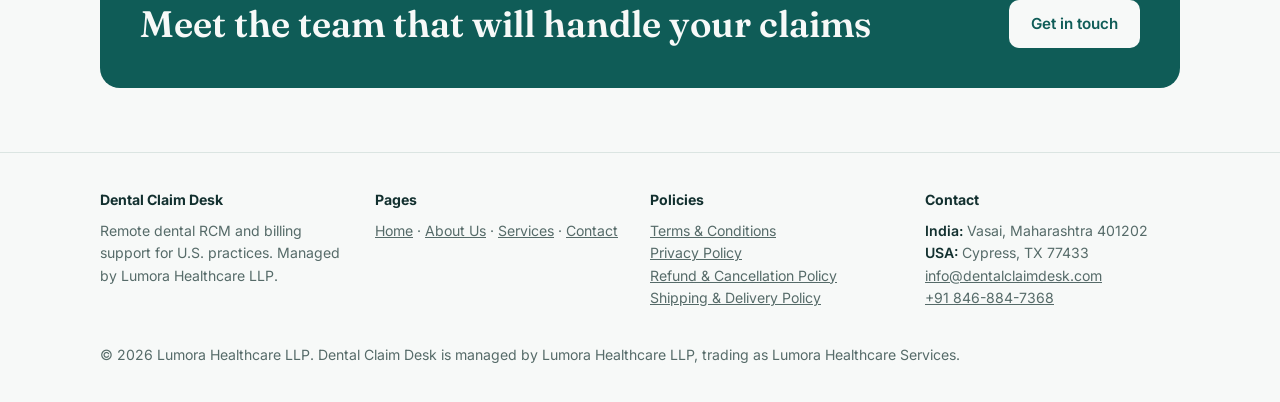
==== commit ed213ffe: "Fix phone links: dial the Indian number shown, remove extra digit Thirteen links displayed +91 846-8" ====
--- a/about.html
+++ b/about.html
@@ -16,7 +16,7 @@
   <div class="w topbar-in">
     <div class="topbar-group">
       <span class="topbar-item hide-s"><svg viewBox="0 0 24 24" aria-hidden="true"><path d="M12 2a7 7 0 0 0-7 7c0 5.25 7 13 7 13s7-7.75 7-13a7 7 0 0 0-7-7zm0 9.5A2.5 2.5 0 1 1 12 6.5a2.5 2.5 0 0 1 0 5z"/></svg>Vasai, Maharashtra, India · Cypress, TX, USA</span>
-      <a class="topbar-item" href="tel:+12512782550"><svg viewBox="0 0 24 24" aria-hidden="true"><path d="M6.6 10.8a15.1 15.1 0 0 0 6.6 6.6l2.2-2.2a1 1 0 0 1 1-.25 11.4 11.4 0 0 0 3.6.57 1 1 0 0 1 1 1V20a1 1 0 0 1-1 1A17 17 0 0 1 3 4a1 1 0 0 1 1-1h3.5a1 1 0 0 1 1 1c0 1.25.2 2.45.57 3.57a1 1 0 0 1-.25 1z"/></svg>+91 846-884-7368</a>
+      <a class="topbar-item" href="tel:+918468847368"><svg viewBox="0 0 24 24" aria-hidden="true"><path d="M6.6 10.8a15.1 15.1 0 0 0 6.6 6.6l2.2-2.2a1 1 0 0 1 1-.25 11.4 11.4 0 0 0 3.6.57 1 1 0 0 1 1 1V20a1 1 0 0 1-1 1A17 17 0 0 1 3 4a1 1 0 0 1 1-1h3.5a1 1 0 0 1 1 1c0 1.25.2 2.45.57 3.57a1 1 0 0 1-.25 1z"/></svg>+91 846-884-7368</a>
     </div>
     <a class="topbar-item" href="mailto:info@dentalclaimdesk.com"><svg viewBox="0 0 24 24" aria-hidden="true"><path d="M20 4H4a2 2 0 0 0-2 2v12a2 2 0 0 0 2 2h16a2 2 0 0 0 2-2V6a2 2 0 0 0-2-2zm0 4-8 5-8-5V6l8 5 8-5z"/></svg>info@dentalclaimdesk.com</a>
   </div>
@@ -100,7 +100,7 @@
     <div><b>Dental Claim Desk</b><p>Remote dental RCM and billing support for U.S. practices. Managed by Lumora Healthcare LLP.</p></div>
     <div><b>Pages</b><p><a href="index.html">Home</a> · <a href="about.html">About Us</a> · <a href="services.html">Services</a> · <a href="contact.html">Contact</a></p></div>
     <div><b>Policies</b><p><a href="terms.html">Terms &amp; Conditions</a><br><a href="privacy.html">Privacy Policy</a><br><a href="refund-cancellation.html">Refund &amp; Cancellation Policy</a><br><a href="shipping-delivery.html">Shipping &amp; Delivery Policy</a></p></div>
-    <div><b>Contact</b><p><strong>India:</strong> Vasai, Maharashtra 401202<br><strong>USA:</strong> Cypress, TX 77433<br><a href="mailto:info@dentalclaimdesk.com">info@dentalclaimdesk.com</a><br><a href="tel:+918468847368">+91 846-884-73688</a></p></div>
+    <div><b>Contact</b><p><strong>India:</strong> Vasai, Maharashtra 401202<br><strong>USA:</strong> Cypress, TX 77433<br><a href="mailto:info@dentalclaimdesk.com">info@dentalclaimdesk.com</a><br><a href="tel:+918468847368">+91 846-884-7368</a></p></div>
   </div>
   <div class="w legal">&copy; <span data-year>2026</span> Lumora Healthcare LLP. Dental Claim Desk is managed by Lumora Healthcare LLP, trading as Lumora Healthcare Services.</div>
 </footer>
